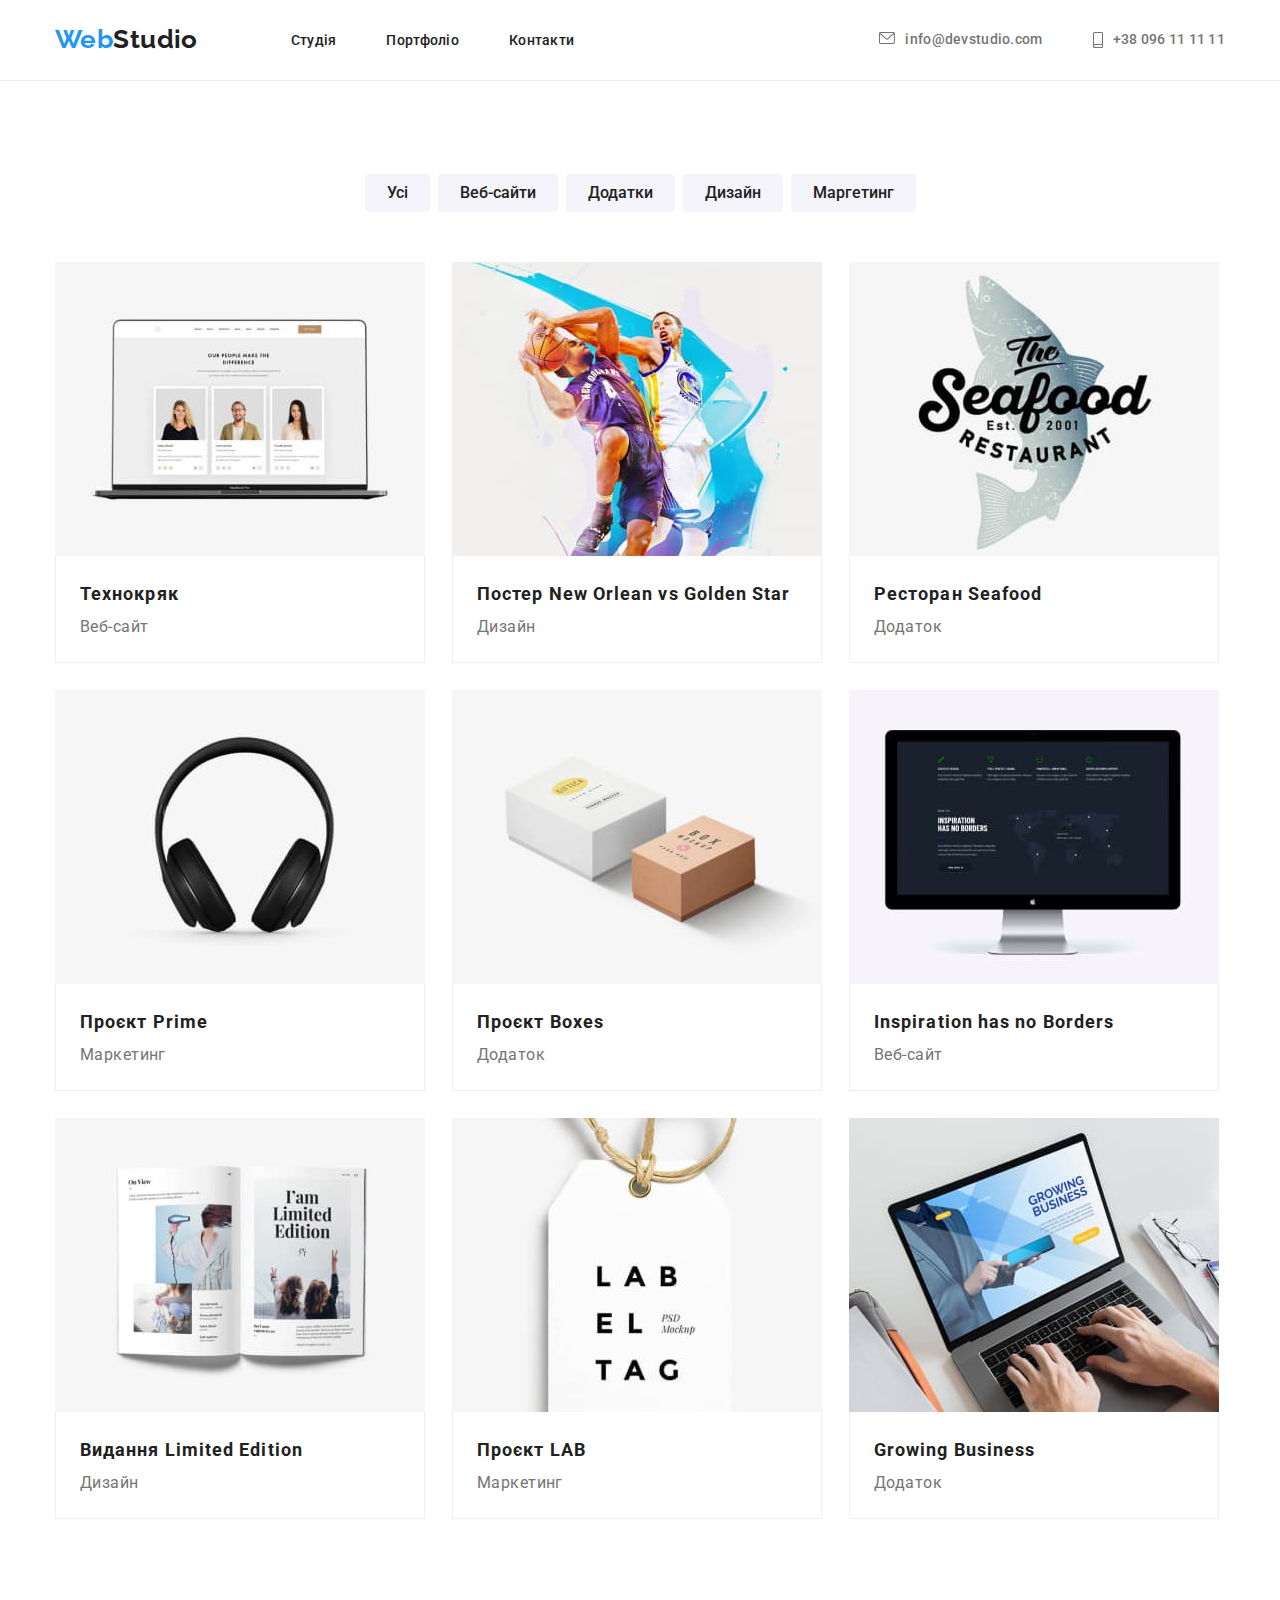
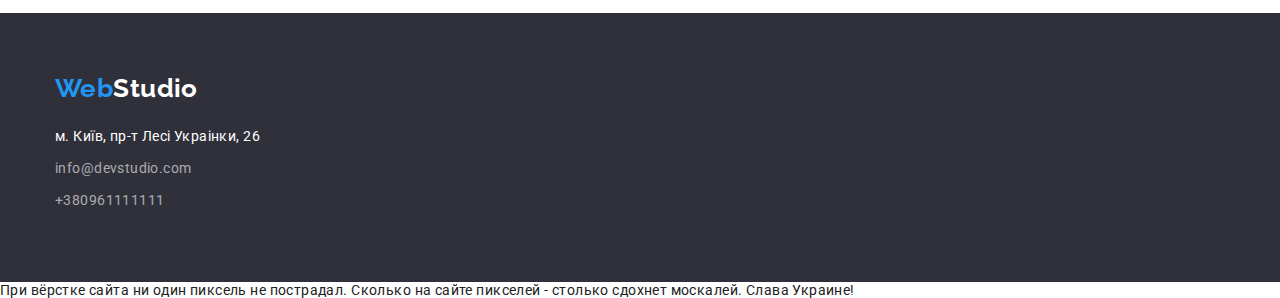
==== portfolio.html @ 479e66d6 "Initial commit" ====
<!DOCTYPE html>
<html lang="uk">
<head>
    <meta charset="UTF-8">
    <meta http-equiv="X-UA-Compatible" content="IE=edge">
    <meta name="viewport" content="width=device-width, initial-scale=1.0">
    <link rel="preconnect" href="https://fonts.googleapis.com">
    <link rel="preconnect" href="https://fonts.gstatic.com" crossorigin>
    <link href="https://fonts.googleapis.com/css2?family=Raleway:wght@700&family=Roboto:wght@400;500;700;900&display=swap" rel="stylesheet">
    <link rel="stylesheet" href="https://cdn.jsdelivr.net/npm/modern-normalize@1.1.0/modern-normalize.min.css">
    <link rel="stylesheet" href="./css/styles.css" />
    <title>Portfolio</title>
</head>
<!--Шапка-->
<body>
    <header class="page-header header-line">
        <div class="container header-box">
        <nav class="page-navigation"> 
        <a href="index.html" class="logo-header"><span class="textcolor">Web</span><span class="textcolor-1">Studio</span></a>
         <ul class="menu">
            <li><a href="./index.html" class="menu-item-header">Студія</a></li>
            <li><a href="./portfolio.html" class="menu-item-header">Портфоліо</a></li>
            <li><a href="./index.html" class="menu-item-header">Контакти</a></li>
         </ul>
        </nav>
        <ul class="menu-contacts-header">
            <li class="contacts-list">
                <a href="mailto:info@devstudio.com" class="link">
                    <svg class="envelope-icon" lang="en" aria-label="envelope icon" width="16" height="12">
                        <use href="./images/sprite.svg#icon-envelope"></use>
                    </svg>info@devstudio.com</a>
            </li>
            <li class="contacts-list">
                <a href="tel:+380961111111" class="link">
                    <svg class="phone" lang="en" aria-label="smartphone icon" width="16" height="12">
                        <use href="./images/sprite.svg#icon-smartphone"></use>
                    </svg>+38 096 11 11 11</a>
        </ul>
        </div>
     </header>
<main>
<section class="portfolio-box">
    <div class="container">
    <h1 class="visually-hidden">Портфоліо</h1>
     <ul class="buttons-portfolio">
       <li><button type="button" class="button-portfolio">Усі</button></li>
       <li><button type="button" class="button-portfolio">Веб-сайти</button></li>
       <li><button type="button" class="button-portfolio">Додатки</button></li>
       <li><button type="button" class="button-portfolio">Дизайн</button></li>
       <li><button type="button" class="button-portfolio">Маргетинг</button></li>
    </ul>
    <ul class="portfolio-images">
        <li class="pf-icons-box"><a href="./img-portfolio/img-1.jpg"><img src="./img-portfolio/img-1.jpg" alt="Технокряк"></a><div class="pf-icons-line portfolio-text-box"><h2 class="name-portfolio-icons">Технокряк</h2><p class="explanation-portfolio-icons">Веб-сайт</p></div></li>
        <li class="pf-icons-box"><a href="./img-portfolio/img-2.jpg"><img src="./img-portfolio/img-2.jpg" alt="Постер New Orlean vs Golden Star"></a><div class="pf-icons-line portfolio-text-box"><h2 class="name-portfolio-icons">Постер New Orlean vs Golden Star</h2><p class="explanation-portfolio-icons">Дизайн</p></div></li>
        <li class="pf-icons-box"><a href="./img-portfolio/img-3.jpg"><img src="./img-portfolio/img-3.jpg" alt="Ресторан Seafood"></a><div class="pf-icons-line portfolio-text-box"><h2 class="name-portfolio-icons">Ресторан Seafood</h2><p class="explanation-portfolio-icons">Додаток</p></div></li>
        <li class="pf-icons-box"><a href="./img-portfolio/img-4.jpg"><img src="./img-portfolio/img-4.jpg" alt="Проєкт Prime"></a><div class="pf-icons-line portfolio-text-box"><h2 class="name-portfolio-icons">Проєкт Prime</h2><p class="explanation-portfolio-icons">Маркетинг</p></div></li>
        <li class="pf-icons-box"><a href="./img-portfolio/img-5.jpg"><img src="./img-portfolio/img-5.jpg" alt="Проєкт Boxes"></a><div class="pf-icons-line portfolio-text-box"><h2 class="name-portfolio-icons">Проєкт Boxes</h2><p class="explanation-portfolio-icons">Додаток</p></div></li>
        <li class="pf-icons-box"><a href="./img-portfolio/img-6.jpg"><img src="./img-portfolio/img-6.jpg" alt="Inspiration has no Borders"></a><div class="pf-icons-line portfolio-text-box"><h2 class="name-portfolio-icons">Inspiration has no Borders</h2><p class="explanation-portfolio-icons">Веб-сайт</p></div></li>
        <li class="pf-icons-box"><a href="./img-portfolio/img-7.jpg"><img src="./img-portfolio/img-7.jpg" alt="Видання Limited Edition"></a><div class="pf-icons-line portfolio-text-box"><h2 class="name-portfolio-icons">Видання Limited Edition</h2><p class="explanation-portfolio-icons">Дизайн</p></div></li>
        <li class="pf-icons-box"><a href="./img-portfolio/img-8.jpg"><img src="./img-portfolio/img-8.jpg" alt="Проєкт LAB"></a><div class="pf-icons-line portfolio-text-box"><h2 class="name-portfolio-icons">Проєкт LAB</h2><p class="explanation-portfolio-icons">Маркетинг</p></div></li>
        <li class="pf-icons-box"><a href="./img-portfolio/img-9.jpg"><img src="./img-portfolio/img-9.jpg" alt="Growing Business"></a><div class="pf-icons-line portfolio-text-box"><h2 class="name-portfolio-icons">Growing Business</h2><p class="explanation-portfolio-icons">Додаток</p></div></li>
    </ul>
    </div>
</section>
</main>
<footer class="footer">
    <div class="footer-box container">
    <a href="index.html" class="logo-footer"><span class="textcolor">Web</span><span class="textcolor-2">Studio</span></a>
    <address class="footer-adress-box">
        <ul class="footer-contacts-box">
            <li class="footer-contacts-box"><a href="https://goo.gl/maps/2XgddQ2wuXQouY7B8" target="_blank" rel="noopener noreferrer nofollow" class="map-footer">м. Київ, пр-т Лесі Украінки, 26</a>
            <li class="footer-contacts-box"><a href="mailto:info@devstudio.com" class="mail-footer">info@devstudio.com</a></li>
            <li><a href="tel:+380961111111" class="number-footer">+380961111111</a></li>
        </ul>
     </address>
    </div>
</footer>
При вёрстке сайта ни один пиксель не пострадал.
Сколько на сайте пикселей - столько сдохнет москалей.
Слава Украине!
</body>
</html>
---- css/styles.css ----
:root{
    --section-team-background-color: #F5F4FA;
    --primary-font: 'Roboto', sans-serif;
    --secondary-font: 'Raleway', sans-serif;
    --accent-color: #2196F3;
    --border-background-color: #2f303a;
    --primary-text-color: #212121;
    --secondary-text-color: #757575;
    --tertiary-text-color: #FFFFFF;
    --secondary-button-bg-color: #2196F3;
    --primary-button-bg-color: #F5F4FA;
    --primary-bg-color: #2F303A;
}
body{
    letter-spacing: 0.03em;
    font-size: 14px;
    color: var(--primary-text-color);
    font-family: var(--primary-font);
}
h1,
h2,
h3,
h4,
p{margin-top: 0;
margin-bottom: 0;
}
ul,
ol {
    margin-top: 0;
    margin-bottom: 0;
    padding-left: 0;
}
img{display: block;}
.container{
    width: 1200px;
    margin-left: auto;
    margin-right: auto;
    padding-left: 15px;
    padding-right: 15px;
}
.section{
    padding-bottom: 94px;
    padding-top: 94px;
}
.what-we-do-section{
    padding-bottom: 94px;
}
li {list-style-type: none;}
.visually-hidden{
      white-space: nowrap;
      width: 1px;
      height: 1px;
      overflow: hidden;
      border: 0;
      padding: 0;
      clip: rect(0 0 0 0);
      clip-path: inset(50%);
      margin: -1px;}
/*----------------------------WHAT WE DO-----------------*/
.what-we-do{
    font-weight: 700;
    font-size: 36px;
    line-height: 42px;
    margin-bottom: 50px;
    text-align: center;
}
.what-we-do-list{
    display: flex;
    justify-content: space-between;
}
/*----------------------------WHAT WE DO-----------------*/
.textcolor{color: var(--accent-color);}
.textcolor-1{color: var(--primary-text-color);}
.textcolor-2{color: var(--tertiary-text-color);}

.explanation{font-style: normal;
    font-weight: 400;
    font-size: 14px;
    line-height: 1.71;
    

    color: var(--secondary-text-color);}
/*------------------------HERO--------------------------*/
.hero-text {
    text-align: center;
    padding-top: 200px;
    padding-bottom: 200px;
}
.hero-bg{   
    background-image: linear-gradient(rgba(47, 48, 58, 0.4), rgba(47, 48, 58, 0.4)), url("../hero/hero.jpg");
    background-size: cover;
    width: 1600px;
    height: 600px;
}
.button-hero:active,
.button-hero:focus,
.button-hero:hover{background-color: var(--accent-color);
    box-shadow: 0px 4px 4px rgba(0, 0, 0, 0.15);
    border-radius: 4px;}
.button-hero {
    cursor: pointer;
    font-family: inherit;
    color: var(--tertiary-text-color);
    border: none;
    background-color: var(--secondary-button-bg-color);
    border-radius: 4px;
    font-weight: 700;
    font-size: 16px;
    line-height: 1.9;
    width: 216px;
    height: 50px;
    left: 724px;
    top: 440px;
}
.efective{
    font-style: normal;
    font-weight: 900;
    font-size: 44px;
    line-height: 1.36;
    letter-spacing: 0.06em;
    text-transform: uppercase;
    color: var(--tertiary-text-color); 
    margin-bottom: 30px;
}
.hero-box{
    margin-left: auto;
    margin-right: auto; 
    width: 700px;
}
/*------------------------HERO--------------------------*/

/*------------------------our features--------------------------*/
.our-features{
    display: flex;
    justify-content: space-between;
    gap: 30px;
}
.feature{
    font-style: normal;
    font-weight: 700;
    font-size: 14px;
    line-height: 1.1;
    text-transform: uppercase;
    color: var(--primary-text-color);
    margin-bottom: 10px;
}
.our-features-box{
    width: 270px;
}
.icons-features{
    display: flex;
    gap: 30px;
    margin-bottom: 30px;
}
.icons-features-box{
    background: #F5F4FA;
    border-radius: 4px;
    width: 270px;
    height: 120px;
}
.icon-our-features{
    padding-top: 25px;
    padding-left: 102.34px;
}
/*------------------------our features--------------------------*/


/*------------------------TEAM--------------------------*/
.social-list{
    display: flex;
    justify-content: center;
    align-items: center;
    column-gap: 10px;
}
.social-list-link:hover,
.social-list-link:focus{
    background-color: var(--accent-color);
    fill: var(--tertiary-text-color);
}

.social-list-link{
    margin-top: 16px;
    display: flex;
    align-items: center;
    justify-content: center;
    width: 44px;
    height: 44px;
    border-radius: 50%;
    background-color: var(--tertiary-text-color);
}
.social-list-icon{
    width: 20px;
    height: 16.25px;
}
.our-team{
    font-style: normal;
    font-weight: 700;
    font-size: 36px;
    line-height: 42px;
    color: var(--primary-text-color);
    text-align: center;
    margin-bottom: 50px;
}
    
.team{background-color: var(--section-team-background-color);
    padding-top: 94px;
    padding-bottom: 94px;
}
.team-card-name {
    background-color: var(--tertiary-text-color);
    font-weight: 500;
    font-size: 16px;
    line-height: 1.2;
    color: var(--primary-text-color);
    margin-bottom: 10px;
    text-align: center;

}
.team-card-specialty {
    background-color: var(--tertiary-text-color);
    font-weight: 400;
    font-size: 16px;
    line-height: 1.1;    
    color: var(--secondary-text-color);

    text-align: center;
}
.team-item{background-color: var(--tertiary-text-color);
    box-shadow: 0px 1px 3px rgba(0, 0, 0, 0.12), 0px 1px 1px rgba(0, 0, 0, 0.14), 0px 2px 1px rgba(0, 0, 0, 0.2);
    border-radius: 0px 0px 4px 4px;
}

.test-team{
    display: flex;
    flex-wrap: wrap;
    gap: 30px;
}
.team-text-box { 
    padding: 30px;
}

/*------------------------TEAM--------------------------*/


/*------------------------HEADER--------------------------*/

.phone{
    width: 10px;
    height: 16px;   
    margin-right: 10px;
}
.envelope-icon{
    margin-right: 10px;
}
.logo-header{
    padding-top: 24px;
    padding-bottom: 25px;
    margin-right: 93px;
}
.header-box{
    display: flex;
    justify-content: space-between;
}
.menu-contacts-header{
    display: flex;
    justify-content: space-between;
    align-items: center;
}
.menu-contacts-header:hover{fill: var(--accent-color);}
.contacts-list:not(:last-child){
    display: flex;
    align-content: center;
    margin-right: 50px;
}
.contacts-box{
    margin-right: 50px;
}
.menu{
    display: flex;
    column-gap: 50px;
}

.page-header-container{
    display: flex;
}
.header-line{
    border-bottom: 1px solid #ECECEC;
}
.page-navigation{
    display: flex;
    align-items: center;
}
.link:hover,
.link:focus{color:var(--accent-color);}
.link {
    display: flex;
    font-style: normal;
    text-decoration: none;
    font-weight: 500;
    line-height: 1.1;
    letter-spacing: 0.02em;
    color: var(--secondary-text-color);
}
.logo-header{
    text-decoration: none;
    font-family: var(--secondary-font);
    font-weight: 700;
    font-size: 26px;
    line-height: 1.2;
}
.menu-item-header:hover,
.menu-item-header:focus{color:var(--accent-color);}
.menu-item-header {
    text-decoration: none;
    font-weight: 500;
    line-height: 1.1;
    letter-spacing: 0.02em;
    color: var(--primary-text-color);
}


/*------------------------HEADER--------------------------*/

/*------------------------- REGULAR CUSTOMERS-------------------------------- */
.regular-customers{
    font-style: normal;
    font-weight: 700;
    font-size: 36px;
    line-height: 42px;
    text-align: center;
    letter-spacing: 0.03em;
    color: var(--primary-text-color);
}

.regular-customers-list{
    display: flex;
    gap: 30px;
}
.client-logo{
    margin-left: 32px;
    margin-top: 16px;
    margin-bottom: 16px;
    margin-right: 32px;
    width: 106px;
    height: 60px;
}
.client-border{
    border: 1px solid #AFB1B8;
    border-radius: 4px;
    width: 170px;
    height: 92px;
    margin-top: 50px;
}
/*------------------------- REGULAR CUSTOMERS-------------------------------- */

/*-------------------------FOOTER-------------------------*/

.footer-social-links{
    align-items: baseline;
    column-gap: 10px;
}
.footer-social-list-icon{
    fill: inherit;
    width: 20px;
    height: 20px;
}
.join{
    font-style: normal;
    font-weight: 700;
    font-size: 14px;
    line-height: 16px;
    letter-spacing: 0.03em;
    text-transform: uppercase;
    color: #FFFFFF;
}
.footer-social-list {
    display: flex;
    align-items: baseline;
    column-gap: 10px;
}
.footer-social-list{
    display: flex;
    
}
.fooret-social-list-link{
    display: flex;
    background-color: rgba(255, 255, 255, 01);
}

.footer {background-color: var(--primary-bg-color);
    padding-top: 60px;
    padding-bottom: 60px;
}
.number-footer:hover,
.number-footer:focus{color:var(--accent-color);}
.number-footer{
    font-style: normal;
    text-decoration: none;
    font-size: 14px;
    line-height: 1.7;
    color: rgba(255, 255, 255, 0.6);}
.map-footer:focus,
.map-footer:hover,
.map-footer:active{color:var(--accent-color);}
.map-footer{
    font-style: normal;
    text-decoration: none;
    font-weight: 400;
    font-size: 14px;
    line-height: 24px;    
    color: var(--tertiary-text-color)
}
.mail-footer:active,
.mail-footer:hover,
.mail-footer:focus{color:var(--accent-color);}
.mail-footer{
    font-style: normal;
    text-decoration: none;
    line-height: 1.7;
    color: rgba(255, 255, 255, 0.6);}
.logo-footer {
    text-decoration: none;
    font-family: var(--secondary-font);
    font-weight: 700;
    font-size: 26px;
    line-height: 1.2;
}

.footer-adress-box{    margin-top: 20px;
    margin-right: 70px;
}

.footer-contacts-box{
    padding-bottom: 9px;
}

/*----------------FOOTER-------------------------*/

/*------------------------PORTFOLIO-BUTTONS--------------------------*/
.button-portfolio:active,
.button-portfolio:hover,
.button-portfolio:focus{background-color: var(--accent-color); color: var(--tertiary-text-color);
    box-shadow: 0px 4px 4px rgba(0, 0, 0, 0.15);}
.button-portfolio {
    font-weight: 500;
    font-size: 16px;
    line-height: 1.6;
    text-align: center;
    cursor: pointer;
    font-family: inherit;
    color: var(--primary-text-color);
    background-color: var(--primary-button-bg-color);
    border-radius: 4px;
    border: none;
    padding-top: 6px;
    padding-bottom: 6px;
    padding-right: 22px;
    padding-left: 22px;
}
.buttons-portfolio {
    gap: 8px;
    justify-content: center;
    display: flex;
    margin-bottom: 50px;
}
/*------------------------PORTFOLIO-BUTTONS--------------------------*/


/*------------------------PORTFOLIO-ICONS--------------------------*/
.name-portfolio-icons{
    font-style: normal;
    font-weight: 700;
    font-size: 18px;
    line-height: 2;    
    letter-spacing: 0.06em;
    color: var(--primary-text-color);
}
.explanation-portfolio-icons{
    font-style: normal;
    font-weight: 400;
    font-size: 16px;
    line-height: 1.87;
    color: var(--secondary-text-color);

}
.portfolio-images{
    display: flex;
    flex-wrap: wrap;
    gap: 27px;
}
.portfolio-images-block{
    margin-bottom: 94px;
}
.portfolio-text-box{
    padding-top: 20px;
    padding-bottom: 20px;
    padding-right: 24px;
    padding-left: 24px;
}
.pf-icons-box:hover,
.pf-icons-box:focus{
    box-shadow: 0px 1px 1px rgba(0, 0, 0, 0.12), 0px 4px 4px rgba(0, 0, 0, 0.06), 1px 4px 6px rgba(0, 0, 0, 0.16);
}
.pf-icons-line{ 
    border-left: 1px solid #EEEEEE;
    border-right: 1px solid #EEEEEE;
    border-bottom: 1px solid #EEEEEE;
}

/*------------------------PORTFOLIO-ICONS--------------------------*/

/*------------------------ PORTFOLIO---------------------------- */
.portfolio-box{
    padding-bottom: 94px;
    padding-top: 94px;
}
/*------------------------ PORTFOLIO---------------------------- */
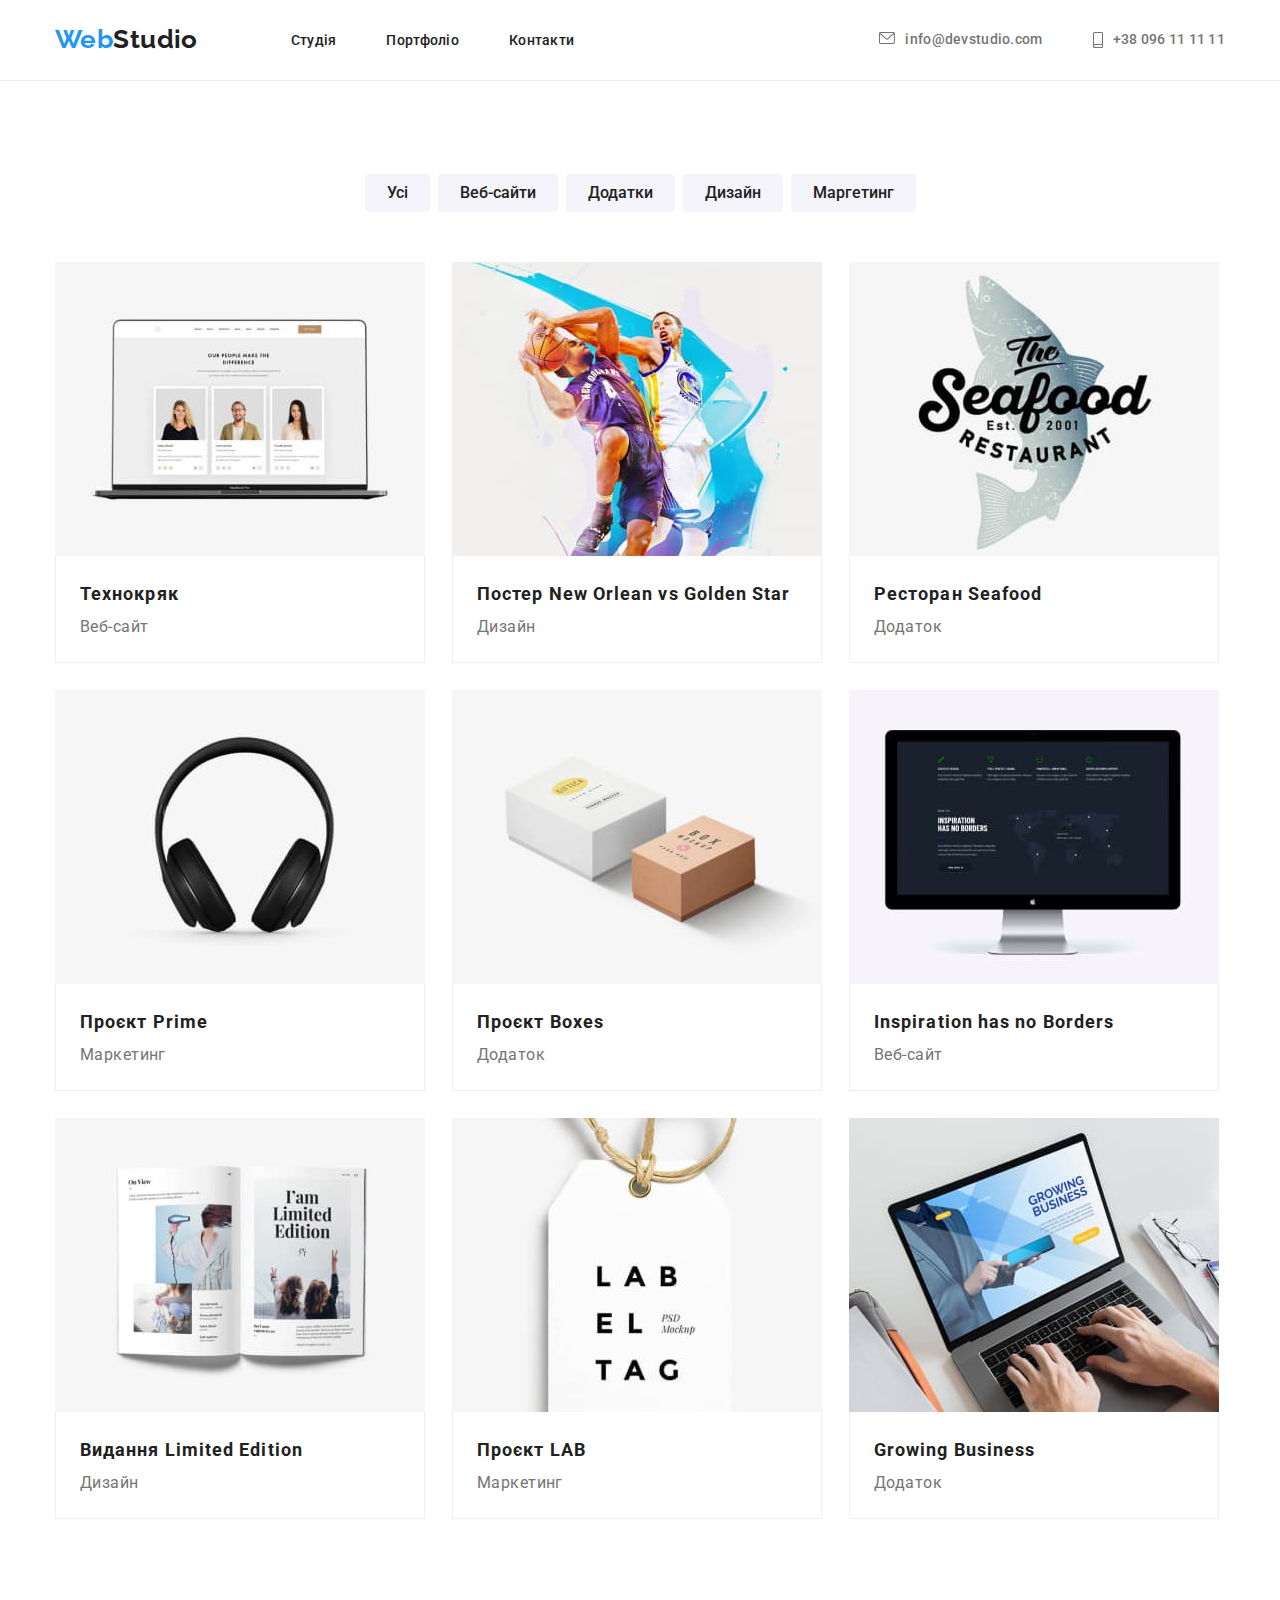
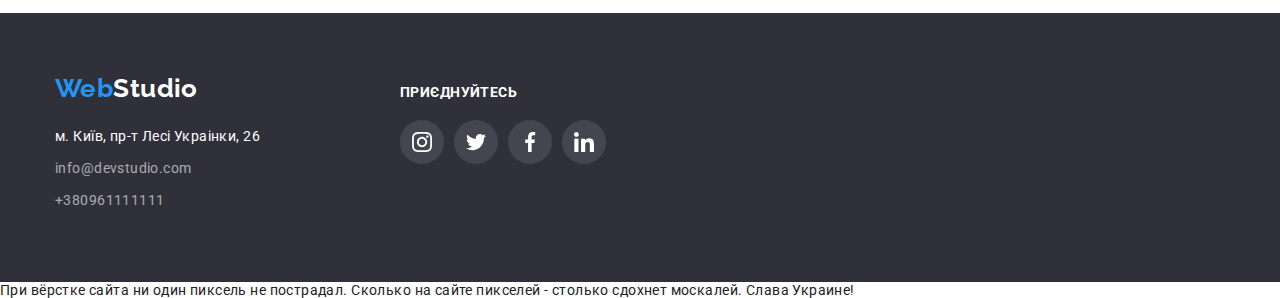
==== commit 527a9989: "update" ====
--- a/portfolio.html
+++ b/portfolio.html
@@ -64,15 +64,53 @@
 </section>
 </main>
 <footer class="footer">
-    <div class="footer-box container">
-    <a href="index.html" class="logo-footer"><span class="textcolor">Web</span><span class="textcolor-2">Studio</span></a>
-    <address class="footer-adress-box">
-        <ul class="footer-contacts-box">
-            <li class="footer-contacts-box"><a href="https://goo.gl/maps/2XgddQ2wuXQouY7B8" target="_blank" rel="noopener noreferrer nofollow" class="map-footer">м. Київ, пр-т Лесі Украінки, 26</a>
-            <li class="footer-contacts-box"><a href="mailto:info@devstudio.com" class="mail-footer">info@devstudio.com</a></li>
-            <li><a href="tel:+380961111111" class="number-footer">+380961111111</a></li>
-        </ul>
-     </address>
+    <div class="big-footer-box container">
+        <div class="footer-box">
+            <a href="index.html" class="logo-footer"><span class="textcolor">Web</span><span
+                    class="textcolor-2">Studio</span></a>
+            <address class="footer-adress-box">
+                <ul class="footer-contacts-box">
+                    <li class="footer-contacts-box"><a href="https://goo.gl/maps/2XgddQ2wuXQouY7B8" target="_blank"
+                            rel="noopener noreferrer nofollow" class="map-footer">м. Київ, пр-т Лесі Украінки, 26</a>
+                    <li class="footer-contacts-box"><a href="mailto:info@devstudio.com"
+                            class="mail-footer">info@devstudio.com</a></li>
+                    <li><a href="tel:+380961111111" class="number-footer">+380961111111</a></li>
+                </ul>
+            </address>
+        </div>
+        <div class="footer-social-links">
+            <h2 class="join">Приєднуйтесь</h2>
+            <ul class="footer-social-list">
+                <li>
+                    <a href="" class="footer-social-list-link">
+                        <svg lang="en" aria-label="icon instagram" class="footer-social-list-icon">
+                            <use href="./images/sprite.svg#icon-instagram"></use>
+                        </svg>
+                    </a>
+                </li>
+                <li>
+                    <a href="" class="footer-social-list-link">
+                        <svg lang="en" aria-label="icon twitter" class="footer-social-list-icon">
+                            <use href="./images/sprite.svg#icon-twitter"></use>
+                        </svg>
+                    </a>
+                </li>
+                <li>
+                    <a href="" class="footer-social-list-link">
+                        <svg lang="en" aria-label="icon facebook" class="footer-social-list-icon">
+                            <use href="./images/sprite.svg#icon-facebook"></use>
+                        </svg>
+                    </a>
+                </li>
+                <li>
+                    <a href="" class="footer-social-list-link">
+                        <svg lang="en" aria-label="icon linkedin" class="footer-social-list-icon">
+                            <use href="./images/sprite.svg#icon-linkedin"></use>
+                        </svg>
+                    </a>
+                </li>
+            </ul>
+        </div>
     </div>
 </footer>
 При вёрстке сайта ни один пиксель не пострадал.
--- a/css/styles.css
+++ b/css/styles.css
@@ -10,6 +10,7 @@
     --secondary-button-bg-color: #2196F3;
     --primary-button-bg-color: #F5F4FA;
     --primary-bg-color: #2F303A;
+    --icons-color: #AFB1B8;
 }
 body{
     letter-spacing: 0.03em;
@@ -175,7 +176,8 @@
 .social-list-link:hover,
 .social-list-link:focus{
     background-color: var(--accent-color);
-    fill: var(--tertiary-text-color);
+    color: var(--tertiary-text-color);
+    fill: currentColor;
 }
 
 .social-list-link{
@@ -187,6 +189,7 @@
     height: 44px;
     border-radius: 50%;
     background-color: var(--tertiary-text-color);
+    fill: var(--icons-color);
 }
 .social-list-icon{
     width: 20px;
@@ -266,7 +269,6 @@
     justify-content: space-between;
     align-items: center;
 }
-.menu-contacts-header:hover{fill: var(--accent-color);}
 .contacts-list:not(:last-child){
     display: flex;
     align-content: center;
@@ -300,6 +302,7 @@
     line-height: 1.1;
     letter-spacing: 0.02em;
     color: var(--secondary-text-color);
+    fill: currentColor;
 }
 .logo-header{
     text-decoration: none;
@@ -335,34 +338,60 @@
 .regular-customers-list{
     display: flex;
     gap: 30px;
-}
+    margin-top: 50px;
+}
+
 .client-logo{
-    margin-left: 32px;
-    margin-top: 16px;
-    margin-bottom: 16px;
-    margin-right: 32px;
     width: 106px;
     height: 60px;
-}
-.client-border{
-    border: 1px solid #AFB1B8;
-    border-radius: 4px;
+    fill: var(--icons-color)
+}
+.link-logoclient:hover .client-logo,
+.link-logoclient:focus .client-logo{
+    fill: var(--accent-color);
+    border: var(--accent-color);
+}
+.link-logoclient:focus,
+.link-logoclient:hover{
+    border: 1px solid var(--accent-color);
+}
+.link-logoclient{
+    display: flex;
+    align-items: center;
+    justify-content: center;
     width: 170px;
     height: 92px;
-    margin-top: 50px;
+    border: 1px solid var(--icons-color);
+    border-radius: 4px;
 }
 /*------------------------- REGULAR CUSTOMERS-------------------------------- */
 
 /*-------------------------FOOTER-------------------------*/
-
+.big-footer-box{
+    align-items: baseline;
+    display: flex;
+}
+
+.footer-social-list-link:hover{
+    background-color: var(--accent-color);
+}
+.footer-social-list-link{
+    display: flex;
+    align-items: center;
+    justify-content: center;
+    background-color: rgba(255, 255, 255, 0.1);
+    border-radius: 50%;
+    width: 44px;
+    height: 44px;
+}
 .footer-social-links{
-    align-items: baseline;
+    margin-left: 70px;
     column-gap: 10px;
 }
 .footer-social-list-icon{
-    fill: inherit;
     width: 20px;
     height: 20px;
+    fill: var(--tertiary-text-color);
 }
 .join{
     font-style: normal;
@@ -377,6 +406,7 @@
     display: flex;
     align-items: baseline;
     column-gap: 10px;
+    margin-top: 20px;
 }
 .footer-social-list{
     display: flex;
@@ -386,7 +416,6 @@
     display: flex;
     background-color: rgba(255, 255, 255, 01);
 }
-
 .footer {background-color: var(--primary-bg-color);
     padding-top: 60px;
     padding-bottom: 60px;
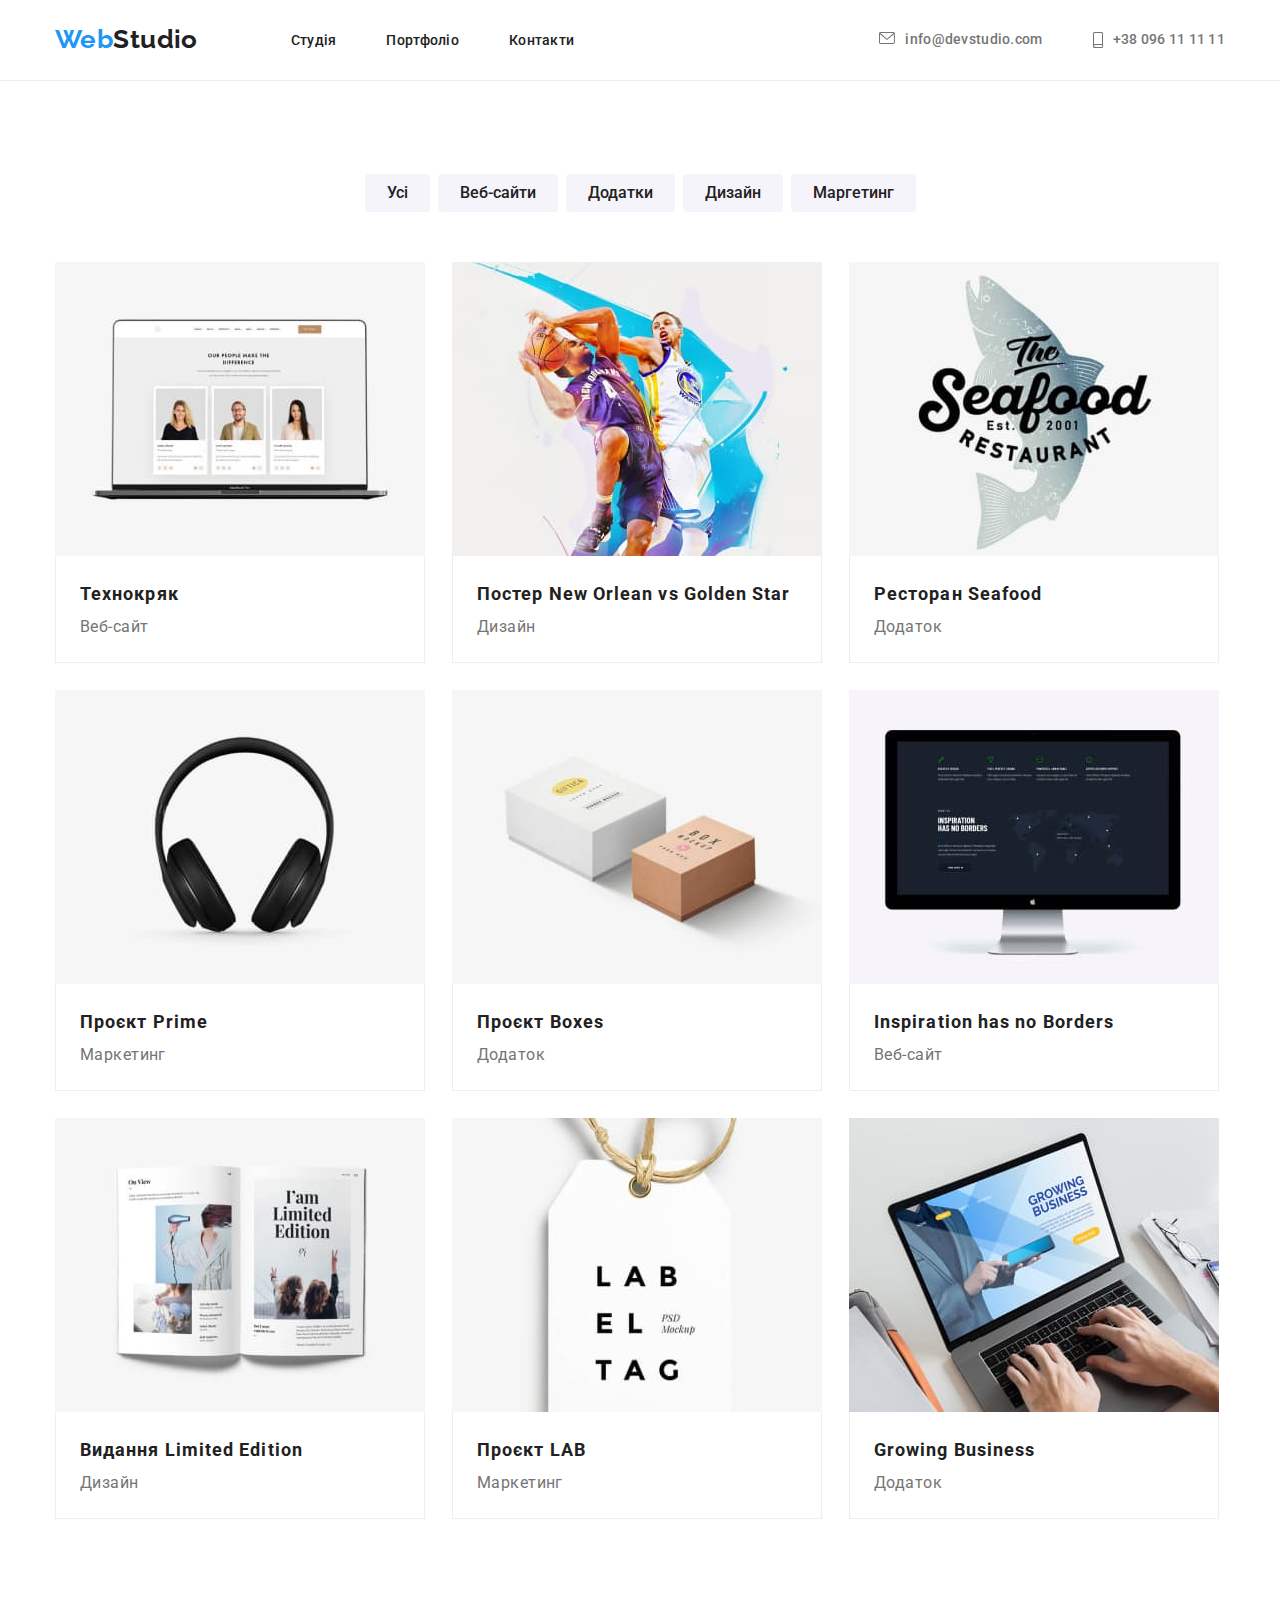
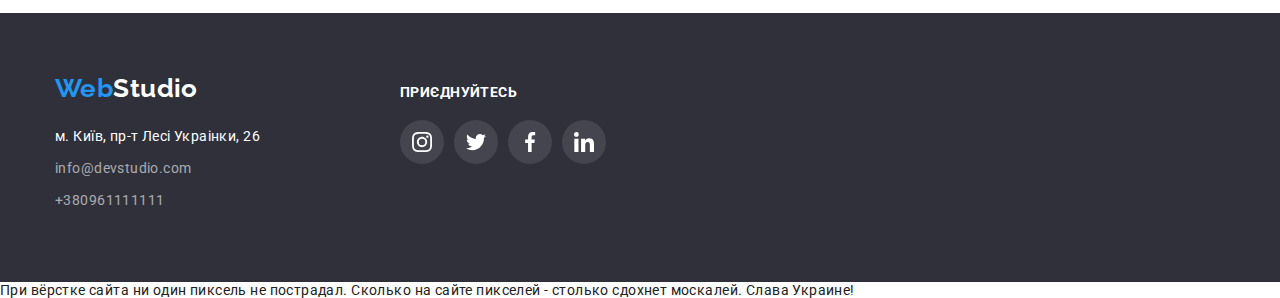
==== commit c9475999: "update" ====
--- a/portfolio.html
+++ b/portfolio.html
@@ -50,15 +50,15 @@
        <li><button type="button" class="button-portfolio">Маргетинг</button></li>
     </ul>
     <ul class="portfolio-images">
-        <li class="pf-icons-box"><a href="./img-portfolio/img-1.jpg"><img src="./img-portfolio/img-1.jpg" alt="Технокряк"></a><div class="pf-icons-line portfolio-text-box"><h2 class="name-portfolio-icons">Технокряк</h2><p class="explanation-portfolio-icons">Веб-сайт</p></div></li>
-        <li class="pf-icons-box"><a href="./img-portfolio/img-2.jpg"><img src="./img-portfolio/img-2.jpg" alt="Постер New Orlean vs Golden Star"></a><div class="pf-icons-line portfolio-text-box"><h2 class="name-portfolio-icons">Постер New Orlean vs Golden Star</h2><p class="explanation-portfolio-icons">Дизайн</p></div></li>
-        <li class="pf-icons-box"><a href="./img-portfolio/img-3.jpg"><img src="./img-portfolio/img-3.jpg" alt="Ресторан Seafood"></a><div class="pf-icons-line portfolio-text-box"><h2 class="name-portfolio-icons">Ресторан Seafood</h2><p class="explanation-portfolio-icons">Додаток</p></div></li>
-        <li class="pf-icons-box"><a href="./img-portfolio/img-4.jpg"><img src="./img-portfolio/img-4.jpg" alt="Проєкт Prime"></a><div class="pf-icons-line portfolio-text-box"><h2 class="name-portfolio-icons">Проєкт Prime</h2><p class="explanation-portfolio-icons">Маркетинг</p></div></li>
-        <li class="pf-icons-box"><a href="./img-portfolio/img-5.jpg"><img src="./img-portfolio/img-5.jpg" alt="Проєкт Boxes"></a><div class="pf-icons-line portfolio-text-box"><h2 class="name-portfolio-icons">Проєкт Boxes</h2><p class="explanation-portfolio-icons">Додаток</p></div></li>
-        <li class="pf-icons-box"><a href="./img-portfolio/img-6.jpg"><img src="./img-portfolio/img-6.jpg" alt="Inspiration has no Borders"></a><div class="pf-icons-line portfolio-text-box"><h2 class="name-portfolio-icons">Inspiration has no Borders</h2><p class="explanation-portfolio-icons">Веб-сайт</p></div></li>
-        <li class="pf-icons-box"><a href="./img-portfolio/img-7.jpg"><img src="./img-portfolio/img-7.jpg" alt="Видання Limited Edition"></a><div class="pf-icons-line portfolio-text-box"><h2 class="name-portfolio-icons">Видання Limited Edition</h2><p class="explanation-portfolio-icons">Дизайн</p></div></li>
-        <li class="pf-icons-box"><a href="./img-portfolio/img-8.jpg"><img src="./img-portfolio/img-8.jpg" alt="Проєкт LAB"></a><div class="pf-icons-line portfolio-text-box"><h2 class="name-portfolio-icons">Проєкт LAB</h2><p class="explanation-portfolio-icons">Маркетинг</p></div></li>
-        <li class="pf-icons-box"><a href="./img-portfolio/img-9.jpg"><img src="./img-portfolio/img-9.jpg" alt="Growing Business"></a><div class="pf-icons-line portfolio-text-box"><h2 class="name-portfolio-icons">Growing Business</h2><p class="explanation-portfolio-icons">Додаток</p></div></li>
+        <li class="pf-icons-box"><a href="./img-portfolio/img-1.jpg" class="link-portfolio-icon"><img src="./img-portfolio/img-1.jpg" alt="Технокряк"><div class="pf-icons-line portfolio-text-box"><h2 class="name-portfolio-icons">Технокряк</h2><p class="explanation-portfolio-icons">Веб-сайт</p></div></a></li>
+        <li class="pf-icons-box"><a href="./img-portfolio/img-2.jpg" class="link-portfolio-icon"><img src="./img-portfolio/img-2.jpg" alt="Постер New Orlean vs Golden Star"><div class="pf-icons-line portfolio-text-box"><h2 class="name-portfolio-icons">Постер New Orlean vs Golden Star</h2><p class="explanation-portfolio-icons">Дизайн</p></div></a></li>
+        <li class="pf-icons-box"><a href="./img-portfolio/img-3.jpg" class="link-portfolio-icon"><img src="./img-portfolio/img-3.jpg" alt="Ресторан Seafood"><div class="pf-icons-line portfolio-text-box"><h2 class="name-portfolio-icons">Ресторан Seafood</h2><p class="explanation-portfolio-icons">Додаток</p></div></a></li>
+        <li class="pf-icons-box"><a href="./img-portfolio/img-4.jpg" class="link-portfolio-icon"><img src="./img-portfolio/img-4.jpg" alt="Проєкт Prime"><div class="pf-icons-line portfolio-text-box"><h2 class="name-portfolio-icons">Проєкт Prime</h2><p class="explanation-portfolio-icons">Маркетинг</p></div></a></li>
+        <li class="pf-icons-box"><a href="./img-portfolio/img-5.jpg" class="link-portfolio-icon"><img src="./img-portfolio/img-5.jpg" alt="Проєкт Boxes"><div class="pf-icons-line portfolio-text-box"><h2 class="name-portfolio-icons">Проєкт Boxes</h2><p class="explanation-portfolio-icons">Додаток</p></div></a></li>
+        <li class="pf-icons-box"><a href="./img-portfolio/img-6.jpg" class="link-portfolio-icon"><img src="./img-portfolio/img-6.jpg" alt="Inspiration has no Borders"><div class="pf-icons-line portfolio-text-box"><h2 class="name-portfolio-icons">Inspiration has no Borders</h2><p class="explanation-portfolio-icons">Веб-сайт</p></div></a></li>
+        <li class="pf-icons-box"><a href="./img-portfolio/img-7.jpg" class="link-portfolio-icon"><img src="./img-portfolio/img-7.jpg" alt="Видання Limited Edition"><div class="pf-icons-line portfolio-text-box"><h2 class="name-portfolio-icons">Видання Limited Edition</h2><p class="explanation-portfolio-icons">Дизайн</p></div></a></li>
+        <li class="pf-icons-box"><a href="./img-portfolio/img-8.jpg" class="link-portfolio-icon"><img src="./img-portfolio/img-8.jpg" alt="Проєкт LAB"><div class="pf-icons-line portfolio-text-box"><h2 class="name-portfolio-icons">Проєкт LAB</h2><p class="explanation-portfolio-icons">Маркетинг</p></div></a></li>
+        <li class="pf-icons-box"><a href="./img-portfolio/img-9.jpg" class="link-portfolio-icon"><img src="./img-portfolio/img-9.jpg" alt="Growing Business"><div class="pf-icons-line portfolio-text-box"><h2 class="name-portfolio-icons">Growing Business</h2><p class="explanation-portfolio-icons">Додаток</p></div></a></li>
     </ul>
     </div>
 </section>
--- a/css/styles.css
+++ b/css/styles.css
@@ -39,6 +39,7 @@
     padding-left: 15px;
     padding-right: 15px;
 }
+
 .section{
     padding-bottom: 94px;
     padding-top: 94px;
@@ -90,6 +91,8 @@
 .hero-bg{   
     background-image: linear-gradient(rgba(47, 48, 58, 0.4), rgba(47, 48, 58, 0.4)), url("../hero/hero.jpg");
     background-size: cover;
+    margin-right: auto;
+    margin-left: auto;
     width: 1600px;
     height: 600px;
 }
@@ -133,7 +136,6 @@
 /*------------------------our features--------------------------*/
 .our-features{
     display: flex;
-    justify-content: space-between;
     gap: 30px;
 }
 .feature{
@@ -144,24 +146,37 @@
     text-transform: uppercase;
     color: var(--primary-text-color);
     margin-bottom: 10px;
+    margin-top: 30px;
 }
 .our-features-box{
     width: 270px;
 }
+.d1{
+    padding-top: 94px;
+    padding-bottom: 94px;
+}
 .icons-features{
     display: flex;
     gap: 30px;
     margin-bottom: 30px;
 }
 .icons-features-box{
+    display: flex;
+    justify-content: center;
+    align-items: center;
     background: #F5F4FA;
     border-radius: 4px;
     width: 270px;
     height: 120px;
 }
 .icon-our-features{
+    display: flex;
+    width: 270px;
+    height: 120px;
+    padding-left: 100px;
     padding-top: 25px;
-    padding-left: 102.34px;
+    padding-bottom: 25px;
+    padding-right: 100px;
 }
 /*------------------------our features--------------------------*/
 
@@ -172,6 +187,7 @@
     justify-content: center;
     align-items: center;
     column-gap: 10px;
+    margin-top: 16px;
 }
 .social-list-link:hover,
 .social-list-link:focus{
@@ -181,7 +197,6 @@
 }
 
 .social-list-link{
-    margin-top: 16px;
     display: flex;
     align-items: center;
     justify-content: center;
@@ -204,7 +219,7 @@
     text-align: center;
     margin-bottom: 50px;
 }
-    
+ 
 .team{background-color: var(--section-team-background-color);
     padding-top: 94px;
     padding-bottom: 94px;
@@ -371,7 +386,7 @@
     align-items: baseline;
     display: flex;
 }
-
+.footer-social-list-link:focus,
 .footer-social-list-link:hover{
     background-color: var(--accent-color);
 }
@@ -496,6 +511,14 @@
 
 
 /*------------------------PORTFOLIO-ICONS--------------------------*/
+.link-portfolio-icon{
+    display: block;
+    text-decoration: none;
+}
+.link-portfolio-icon:hover,
+.link-portfolio-icon:focus {
+    box-shadow: 0px 1px 1px rgba(0, 0, 0, 0.12), 0px 4px 4px rgba(0, 0, 0, 0.06), 1px 4px 6px rgba(0, 0, 0, 0.16);
+}
 .name-portfolio-icons{
     font-style: normal;
     font-weight: 700;
@@ -526,10 +549,6 @@
     padding-right: 24px;
     padding-left: 24px;
 }
-.pf-icons-box:hover,
-.pf-icons-box:focus{
-    box-shadow: 0px 1px 1px rgba(0, 0, 0, 0.12), 0px 4px 4px rgba(0, 0, 0, 0.06), 1px 4px 6px rgba(0, 0, 0, 0.16);
-}
 .pf-icons-line{ 
     border-left: 1px solid #EEEEEE;
     border-right: 1px solid #EEEEEE;
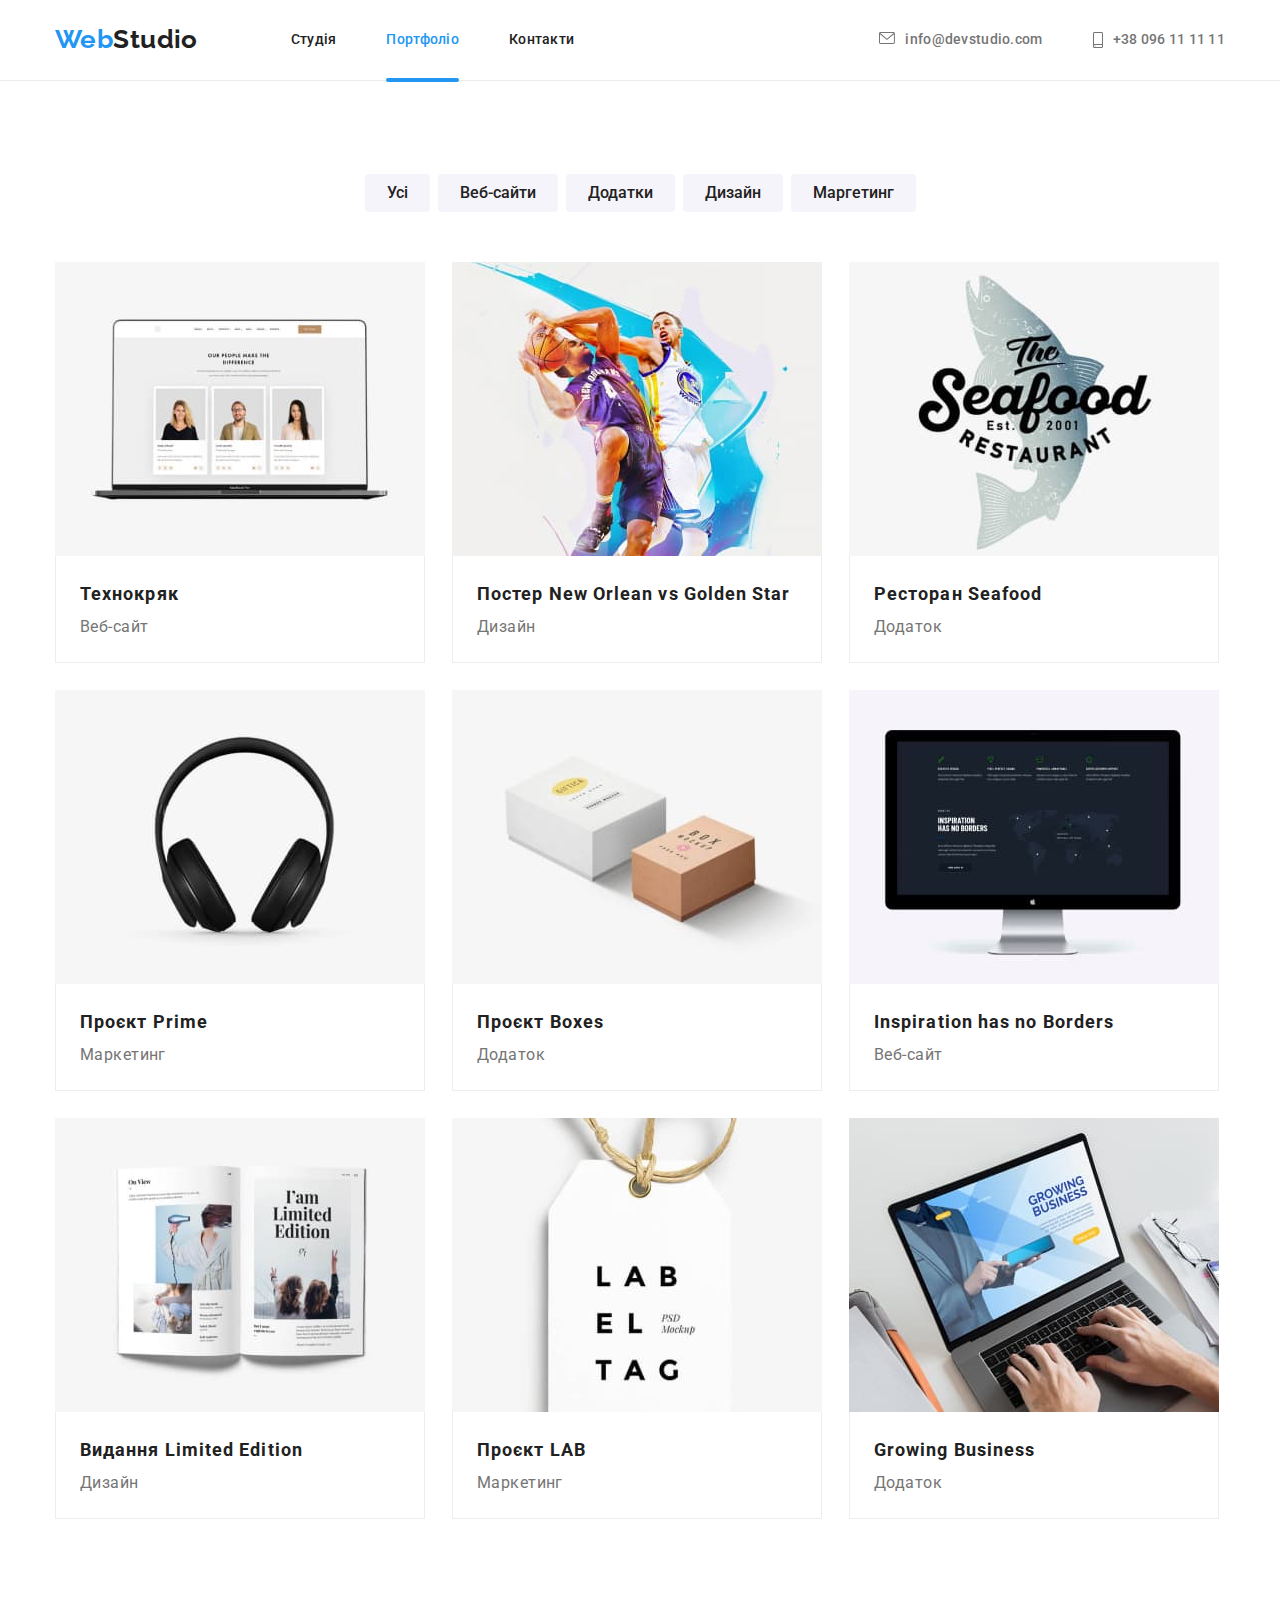
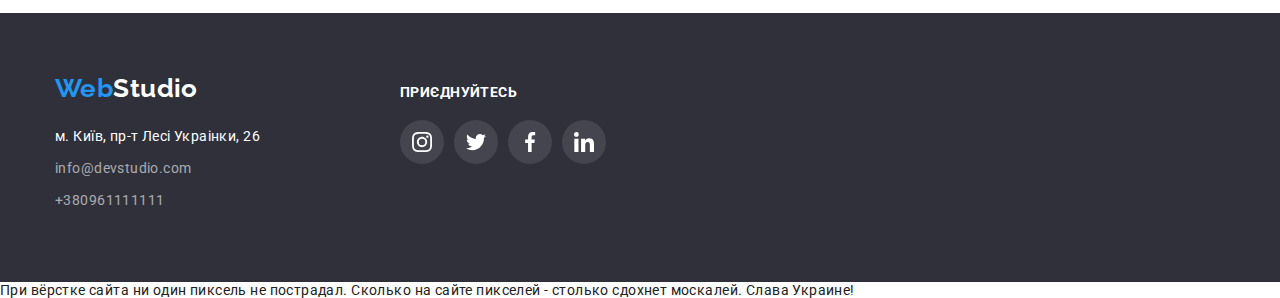
==== commit fd6ca1fd: "update" ====
--- a/portfolio.html
+++ b/portfolio.html
@@ -19,7 +19,7 @@
         <a href="index.html" class="logo-header"><span class="textcolor">Web</span><span class="textcolor-1">Studio</span></a>
          <ul class="menu">
             <li><a href="./index.html" class="menu-item-header">Студія</a></li>
-            <li><a href="./portfolio.html" class="menu-item-header">Портфоліо</a></li>
+            <li><a href="./portfolio.html" class="menu-item-header current">Портфоліо</a></li>
             <li><a href="./index.html" class="menu-item-header">Контакти</a></li>
          </ul>
         </nav>
@@ -50,15 +50,116 @@
        <li><button type="button" class="button-portfolio">Маргетинг</button></li>
     </ul>
     <ul class="portfolio-images">
-        <li class="pf-icons-box"><a href="./img-portfolio/img-1.jpg" class="link-portfolio-icon"><img src="./img-portfolio/img-1.jpg" alt="Технокряк"><div class="pf-icons-line portfolio-text-box"><h2 class="name-portfolio-icons">Технокряк</h2><p class="explanation-portfolio-icons">Веб-сайт</p></div></a></li>
-        <li class="pf-icons-box"><a href="./img-portfolio/img-2.jpg" class="link-portfolio-icon"><img src="./img-portfolio/img-2.jpg" alt="Постер New Orlean vs Golden Star"><div class="pf-icons-line portfolio-text-box"><h2 class="name-portfolio-icons">Постер New Orlean vs Golden Star</h2><p class="explanation-portfolio-icons">Дизайн</p></div></a></li>
-        <li class="pf-icons-box"><a href="./img-portfolio/img-3.jpg" class="link-portfolio-icon"><img src="./img-portfolio/img-3.jpg" alt="Ресторан Seafood"><div class="pf-icons-line portfolio-text-box"><h2 class="name-portfolio-icons">Ресторан Seafood</h2><p class="explanation-portfolio-icons">Додаток</p></div></a></li>
-        <li class="pf-icons-box"><a href="./img-portfolio/img-4.jpg" class="link-portfolio-icon"><img src="./img-portfolio/img-4.jpg" alt="Проєкт Prime"><div class="pf-icons-line portfolio-text-box"><h2 class="name-portfolio-icons">Проєкт Prime</h2><p class="explanation-portfolio-icons">Маркетинг</p></div></a></li>
-        <li class="pf-icons-box"><a href="./img-portfolio/img-5.jpg" class="link-portfolio-icon"><img src="./img-portfolio/img-5.jpg" alt="Проєкт Boxes"><div class="pf-icons-line portfolio-text-box"><h2 class="name-portfolio-icons">Проєкт Boxes</h2><p class="explanation-portfolio-icons">Додаток</p></div></a></li>
-        <li class="pf-icons-box"><a href="./img-portfolio/img-6.jpg" class="link-portfolio-icon"><img src="./img-portfolio/img-6.jpg" alt="Inspiration has no Borders"><div class="pf-icons-line portfolio-text-box"><h2 class="name-portfolio-icons">Inspiration has no Borders</h2><p class="explanation-portfolio-icons">Веб-сайт</p></div></a></li>
-        <li class="pf-icons-box"><a href="./img-portfolio/img-7.jpg" class="link-portfolio-icon"><img src="./img-portfolio/img-7.jpg" alt="Видання Limited Edition"><div class="pf-icons-line portfolio-text-box"><h2 class="name-portfolio-icons">Видання Limited Edition</h2><p class="explanation-portfolio-icons">Дизайн</p></div></a></li>
-        <li class="pf-icons-box"><a href="./img-portfolio/img-8.jpg" class="link-portfolio-icon"><img src="./img-portfolio/img-8.jpg" alt="Проєкт LAB"><div class="pf-icons-line portfolio-text-box"><h2 class="name-portfolio-icons">Проєкт LAB</h2><p class="explanation-portfolio-icons">Маркетинг</p></div></a></li>
-        <li class="pf-icons-box"><a href="./img-portfolio/img-9.jpg" class="link-portfolio-icon"><img src="./img-portfolio/img-9.jpg" alt="Growing Business"><div class="pf-icons-line portfolio-text-box"><h2 class="name-portfolio-icons">Growing Business</h2><p class="explanation-portfolio-icons">Додаток</p></div></a></li>
+    <li class="pf-icons-box">
+        <a href="./img-portfolio/img-1.jpg" class="link-portfolio-icon">
+        <div class="pf-list-img-box">
+        <img src="./img-portfolio/img-1.jpg" alt="Технокряк">
+        <p class="overlay">Ресурс пропонує комплексні пропозиції з різним рівнем функціоналу та сервісів. Все це дозволить
+            відвідувачу отримати
+            вичерпні відомості про компанію чи приватну особу.</p>
+        </div>
+            <div class="pf-icons-line portfolio-text-box">
+                <h2 class="name-portfolio-icons">Технокряк</h2>
+                <p class="explanation-portfolio-icons">Веб-сайт</p>
+            </div>
+        </a>
+    </li>
+    <li class="pf-icons-box">
+        <a href="./img-portfolio/img-2.jpg" class="link-portfolio-icon">
+            <div class="pf-list-img-box">
+                <img src="./img-portfolio/img-2.jpg" alt="Постер New Orlean vs Golden Star">
+                <p class="overlay">доброго дня, я не знаю що тут написати... тому я хотів би спросити як у вас справи?</p>
+            </div>
+                <div class="pf-icons-line portfolio-text-box">
+                    <h2 class="name-portfolio-icons">Постер New Orlean vs Golden Star</h2>
+                    <p class="explanation-portfolio-icons">Дизайн</p>
+                </div>
+            </a>
+        </li>
+    <li class="pf-icons-box">
+        <a href="./img-portfolio/img-3.jpg" class="link-portfolio-icon">
+            <div class="pf-list-img-box">
+                <img src="./img-portfolio/img-3.jpg" alt="Ресторан Seafood">
+                <p class="overlay">далі будуть анекдоти....</p>
+            </div>
+            <div class="pf-icons-line portfolio-text-box">
+                <h2 class="name-portfolio-icons">Ресторан Seafood</h2>
+                <p class="explanation-portfolio-icons">Додаток</p>
+            </div>
+        </a>
+    </li>
+    <li class="pf-icons-box">
+        <a href="./img-portfolio/img-4.jpg" class="link-portfolio-icon">
+            <div class="pf-list-img-box">
+                <img src="./img-portfolio/img-4.jpg" alt="Проєкт Prime">
+                <p class="overlay">добре, їх не буде, я не знаю анекдотів без матюків</p>
+            </div>
+            <div class="pf-icons-line portfolio-text-box">
+                <h2 class="name-portfolio-icons">Проєкт Prime</h2>
+                <p class="explanation-portfolio-icons">Маркетинг</p>
+            </div>
+        </a>
+    </li>
+    <li class="pf-icons-box">
+        <a href="./img-portfolio/img-5.jpg" class="link-portfolio-icon">
+            <div class="pf-list-img-box">
+                <img src="./img-portfolio/img-5.jpg" alt="Проєкт Boxes">
+                <p class="overlay">далі будуть якісь літери та цифри</p>
+            </div>
+            <div class="pf-icons-line portfolio-text-box">
+                <h2 class="name-portfolio-icons">Проєкт Boxes</h2>
+                <p class="explanation-portfolio-icons">Додаток</p>
+            </div>
+        </a>
+    </li>
+    <li class="pf-icons-box">
+        <a href="./img-portfolio/img-6.jpg" class="link-portfolio-icon">
+            <div class="pf-list-img-box">
+                <img src="./img-portfolio/img-6.jpg" alt="Inspiration has no Borders">
+                <p class="overlay">2а4н6544ве54г6т</p>
+            </div>
+            <div class="pf-icons-line portfolio-text-box">
+                <h2 class="name-portfolio-icons">Inspiration has no Borders</h2>
+                <p class="explanation-portfolio-icons">Веб-сайт</p>
+            </div>
+        </a>
+    </li>
+    <li class="pf-icons-box">
+        <a href="./img-portfolio/img-7.jpg" class="link-portfolio-icon">
+            <div class="pf-list-img-box">
+                <img src="./img-portfolio/img-7.jpg" alt="Видання Limited Edition">
+                <p class="overlay">6г366кв6виивк6гтелн6нік5і5іи</p>
+            </div>
+            <div class="pf-icons-line portfolio-text-box">
+                <h2 class="name-portfolio-icons">Видання Limited Edition</h2>
+                <p class="explanation-portfolio-icons">Дизайн</p>
+            </div>
+        </a>
+    </li>
+    <li class="pf-icons-box">
+        <a href="./img-portfolio/img-8.jpg" class="link-portfolio-icon">
+            <div class="pf-list-img-box">
+                <img src="./img-portfolio/img-8.jpg" alt="Проєкт LAB">
+                <p class="overlay">5иніни6гт7вщіу4мвапиіу5і</p>
+            </div>
+            <div class="pf-icons-line portfolio-text-box">
+                <h2 class="name-portfolio-icons">Проєкт LAB</h2>
+                <p class="explanation-portfolio-icons">Маркетинг</p>
+            </div>
+        </a>
+    </li>
+    <li class="pf-icons-box">
+        <a href="./img-portfolio/img-9.jpg" class="link-portfolio-icon">
+            <div class="pf-list-img-box">
+                <img src="./img-portfolio/img-9.jpg" alt="Growing Business">
+                <p class="overlay">иік56рачноьев7щб щшпгпшлюпо9йг3шс0 шй8гкас9а7ф70н49сфб </p>
+            </div>
+            <div class="pf-icons-line portfolio-text-box">
+                <h2 class="name-portfolio-icons">Growing Business</h2>
+                <p class="explanation-portfolio-icons">Додаток</p>
+            </div>
+        </a>
+    </li>
     </ul>
     </div>
 </section>
--- a/css/styles.css
+++ b/css/styles.css
@@ -11,8 +11,10 @@
     --primary-button-bg-color: #F5F4FA;
     --primary-bg-color: #2F303A;
     --icons-color: #AFB1B8;
+    --transition-dur-and-func: 250ms linear;
 }
 body{
+    overflow-x: hidden;
     letter-spacing: 0.03em;
     font-size: 14px;
     color: var(--primary-text-color);
@@ -32,6 +34,21 @@
     padding-left: 0;
 }
 img{display: block;}
+.menu-item-header.current {
+    color: var(--accent-color);
+}
+
+.current::after {
+    content: "";
+    position: absolute;
+    width: 100%;
+    height: 4px;
+    bottom: -34px;
+    left: 0;
+    background-color: var(--accent-color);
+    border-radius: 2px;
+    transition: color var(--transition-color), backgraund var(--transition-bgc);
+}
 .container{
     width: 1200px;
     margin-left: auto;
@@ -58,30 +75,103 @@
       clip: rect(0 0 0 0);
       clip-path: inset(50%);
       margin: -1px;}
-/*----------------------------WHAT WE DO-----------------*/
-.what-we-do{
-    font-weight: 700;
-    font-size: 36px;
-    line-height: 42px;
-    margin-bottom: 50px;
-    text-align: center;
-}
-.what-we-do-list{
-    display: flex;
-    justify-content: space-between;
-}
-/*----------------------------WHAT WE DO-----------------*/
-.textcolor{color: var(--accent-color);}
-.textcolor-1{color: var(--primary-text-color);}
-.textcolor-2{color: var(--tertiary-text-color);}
-
+      .textcolor{color: var(--accent-color);}
+      .textcolor-1{color: var(--primary-text-color);}
+      .textcolor-2{color: var(--tertiary-text-color);}
+      
 .explanation{font-style: normal;
     font-weight: 400;
     font-size: 14px;
     line-height: 1.71;
     
-
+    
     color: var(--secondary-text-color);}
+    /*------------------------HEADER--------------------------*/
+.phone{
+    width: 10px;
+    height: 16px;   
+    margin-right: 10px;
+}
+.envelope-icon{
+    margin-right: 10px;
+}
+.logo-header{
+    padding-top: 24px;
+    padding-bottom: 25px;
+    margin-right: 93px;
+}
+.header-box{
+    display: flex;
+    justify-content: space-between;
+}
+.menu-contacts-header{
+    display: flex;
+    justify-content: space-between;
+    align-items: center;
+}
+.contacts-list:not(:last-child){
+    display: flex;
+    align-content: center;
+    margin-right: 50px;
+}
+.contacts-box{
+    margin-right: 50px;
+}
+
+.menu{
+    display: flex;
+    column-gap: 50px;
+}
+.page-header-container{
+    display: flex;
+}
+.header-line{
+    border-bottom: 1px solid #ECECEC;
+}
+.page-navigation{
+    display: flex;
+    align-items: center;
+}
+.link:hover,
+.link:focus{
+    color:var(--accent-color);
+}
+.link {
+    display: flex;
+    font-style: normal;
+    text-decoration: none;
+    font-weight: 500;
+    line-height: 1.1;
+    letter-spacing: 0.02em;
+    color: var(--secondary-text-color);
+    fill: currentColor;
+    transition: var(--transition-dur-and-func);
+}
+.logo-header{
+    text-decoration: none;
+    font-family: var(--secondary-font);
+    font-weight: 700;
+    font-size: 26px;
+    line-height: 1.2;
+}
+.menu-item-header:hover,
+.menu-item-header:focus{
+    color:var(--accent-color);
+}
+.menu-item-header {
+    display: block;
+    position: relative;
+    text-decoration: none;
+    font-weight: 500;
+    line-height: 1.1;
+    letter-spacing: 0.02em;
+    color: var(--primary-text-color);
+    transition: var(--transition-dur-and-func);
+}
+    
+    
+/*------------------------HEADER--------------------------*/
+
 /*------------------------HERO--------------------------*/
 .hero-text {
     text-align: center;
@@ -170,16 +260,45 @@
     height: 120px;
 }
 .icon-our-features{
-    display: flex;
-    width: 270px;
-    height: 120px;
-    padding-left: 100px;
-    padding-top: 25px;
-    padding-bottom: 25px;
-    padding-right: 100px;
+    width: 70px;
+    height: 70px;
 }
 /*------------------------our features--------------------------*/
 
+/*----------------------------WHAT WE DO-----------------*/
+.img-card { 
+    flex-basis: calc((100% - 60px) / 3);
+}
+.text-card {
+    position: absolute;
+    font-weight: 700;
+    font-size: 14px;
+    line-height: 1.14;
+    text-align: center;
+    letter-spacing: 0.03em;
+    text-transform: uppercase;
+    width: 370px;
+    height: 70px;
+    padding: 30px;
+    color: var(--tertiary-text-color);
+    background: rgba(47, 48, 58, 0.8);
+    transform: translateY(-100%);
+}
+.img-box{ 
+    position: relative;
+}
+.what-we-do{
+    font-weight: 700;
+    font-size: 36px;
+    line-height: 42px;
+    margin-bottom: 50px;
+    text-align: center;
+}
+.what-we-do-list{
+    display: flex;
+    justify-content: space-between;
+}
+/*----------------------------WHAT WE DO-----------------*/
 
 /*------------------------TEAM--------------------------*/
 .social-list{
@@ -205,6 +324,7 @@
     border-radius: 50%;
     background-color: var(--tertiary-text-color);
     fill: var(--icons-color);
+    transition: var(--transition-dur-and-func);
 }
 .social-list-icon{
     width: 20px;
@@ -260,84 +380,6 @@
 /*------------------------TEAM--------------------------*/
 
 
-/*------------------------HEADER--------------------------*/
-
-.phone{
-    width: 10px;
-    height: 16px;   
-    margin-right: 10px;
-}
-.envelope-icon{
-    margin-right: 10px;
-}
-.logo-header{
-    padding-top: 24px;
-    padding-bottom: 25px;
-    margin-right: 93px;
-}
-.header-box{
-    display: flex;
-    justify-content: space-between;
-}
-.menu-contacts-header{
-    display: flex;
-    justify-content: space-between;
-    align-items: center;
-}
-.contacts-list:not(:last-child){
-    display: flex;
-    align-content: center;
-    margin-right: 50px;
-}
-.contacts-box{
-    margin-right: 50px;
-}
-.menu{
-    display: flex;
-    column-gap: 50px;
-}
-
-.page-header-container{
-    display: flex;
-}
-.header-line{
-    border-bottom: 1px solid #ECECEC;
-}
-.page-navigation{
-    display: flex;
-    align-items: center;
-}
-.link:hover,
-.link:focus{color:var(--accent-color);}
-.link {
-    display: flex;
-    font-style: normal;
-    text-decoration: none;
-    font-weight: 500;
-    line-height: 1.1;
-    letter-spacing: 0.02em;
-    color: var(--secondary-text-color);
-    fill: currentColor;
-}
-.logo-header{
-    text-decoration: none;
-    font-family: var(--secondary-font);
-    font-weight: 700;
-    font-size: 26px;
-    line-height: 1.2;
-}
-.menu-item-header:hover,
-.menu-item-header:focus{color:var(--accent-color);}
-.menu-item-header {
-    text-decoration: none;
-    font-weight: 500;
-    line-height: 1.1;
-    letter-spacing: 0.02em;
-    color: var(--primary-text-color);
-}
-
-
-/*------------------------HEADER--------------------------*/
 
 /*------------------------- REGULAR CUSTOMERS-------------------------------- */
 .regular-customers{
@@ -363,6 +405,7 @@
 }
 .link-logoclient:hover .client-logo,
 .link-logoclient:focus .client-logo{
+    transition: var(--transition-dur-and-func);
     fill: var(--accent-color);
     border: var(--accent-color);
 }
@@ -371,6 +414,7 @@
     border: 1px solid var(--accent-color);
 }
 .link-logoclient{
+    transition: var(--transition-dur-and-func);
     display: flex;
     align-items: center;
     justify-content: center;
@@ -391,6 +435,7 @@
     background-color: var(--accent-color);
 }
 .footer-social-list-link{
+    transition: var(--transition-dur-and-func);
     display: flex;
     align-items: center;
     justify-content: center;
@@ -436,17 +481,22 @@
     padding-bottom: 60px;
 }
 .number-footer:hover,
-.number-footer:focus{color:var(--accent-color);}
+.number-footer:focus{
+    color:var(--accent-color);
+}
 .number-footer{
+    transition: var(--transition-dur-and-func);
     font-style: normal;
     text-decoration: none;
     font-size: 14px;
     line-height: 1.7;
     color: rgba(255, 255, 255, 0.6);}
 .map-footer:focus,
-.map-footer:hover,
-.map-footer:active{color:var(--accent-color);}
+.map-footer:hover{
+    color:var(--accent-color);
+}
 .map-footer{
+    transition: var(--transition-dur-and-func);
     font-style: normal;
     text-decoration: none;
     font-weight: 400;
@@ -454,10 +504,12 @@
     line-height: 24px;    
     color: var(--tertiary-text-color)
 }
-.mail-footer:active,
 .mail-footer:hover,
-.mail-footer:focus{color:var(--accent-color);}
+.mail-footer:focus{
+    color:var(--accent-color);
+}
 .mail-footer{
+    transition: var(--transition-dur-and-func);
     font-style: normal;
     text-decoration: none;
     line-height: 1.7;
@@ -474,6 +526,7 @@
     margin-right: 70px;
 }
 
+
 .footer-contacts-box{
     padding-bottom: 9px;
 }
@@ -481,11 +534,12 @@
 /*----------------FOOTER-------------------------*/
 
 /*------------------------PORTFOLIO-BUTTONS--------------------------*/
-.button-portfolio:active,
 .button-portfolio:hover,
-.button-portfolio:focus{background-color: var(--accent-color); color: var(--tertiary-text-color);
+.button-portfolio:focus{
+    background-color: var(--accent-color); color: var(--tertiary-text-color);
     box-shadow: 0px 4px 4px rgba(0, 0, 0, 0.15);}
 .button-portfolio {
+    transition: var(--transition-dur-and-func);
     font-weight: 500;
     font-size: 16px;
     line-height: 1.6;
@@ -511,7 +565,35 @@
 
 
 /*------------------------PORTFOLIO-ICONS--------------------------*/
+.pf-list-img-box{
+    position: relative;
+    overflow: hidden;
+}
+.overlay {
+    position: absolute;
+    background: rgba(33, 150, 243, 0.9);        
+    height: 100%;
+    width: 100%;
+    top: 0;
+    left: 0;
+    color: var(--tertiary-text-color);
+    padding-top: 63px;
+    padding-left: 22px;
+    font-style: normal;
+    font-weight: 400;
+    font-size: 18px;
+    line-height: 28px;
+    letter-spacing: 0.03em;
+    transform: translateY(100%);
+    transition: var(--transition-dur-and-func);
+}
+.link-portfolio-icon:focus .overlay,
+.link-portfolio-icon:hover .overlay{
+    transition: var(--transition-dur-and-func);
+    transform: translateY(0%);
+}
 .link-portfolio-icon{
+    transition: var(--transition-dur-and-func);
     display: block;
     text-decoration: none;
 }
@@ -563,7 +645,42 @@
     padding-top: 94px;
 }
 /*------------------------ PORTFOLIO---------------------------- */
-
-
-
-
+.backdrop.is-hidden{
+    opacity: 0;
+    visibility: hidden;
+    pointer-events: none;
+}
+.backdrop {
+    transition: var(--transition-dur-and-func);
+    position: fixed;
+    top: 0;
+    left: 0;
+    width: 100%;
+    height: 100%;
+    background: rgba(0, 0, 0, 0.2);
+    transition: opacity cubic-bezier(04,0,02,1) ease, visibility cubic-bezier(04, 0, 02, 1) ease;
+}
+.modal {
+    
+    position: absolute;
+    top: 50%;
+    left: 50%;
+    transform: translate(-50% , -50%);
+    width: 528px;
+    height: 580px;
+    background-color: #FFFFFF;
+}
+.modal-close-btn{
+    position: absolute;
+    right: 8px;
+    top: 8px;
+    display: flex;
+    align-items: center;
+    justify-content: center;
+    padding: 0;
+    width: 30px;
+    height: 30px;
+    border-radius: 50%;
+    background-color: #FFFFFF;
+    border: 1px solid rgba(0, 0, 0, 0.1);
+}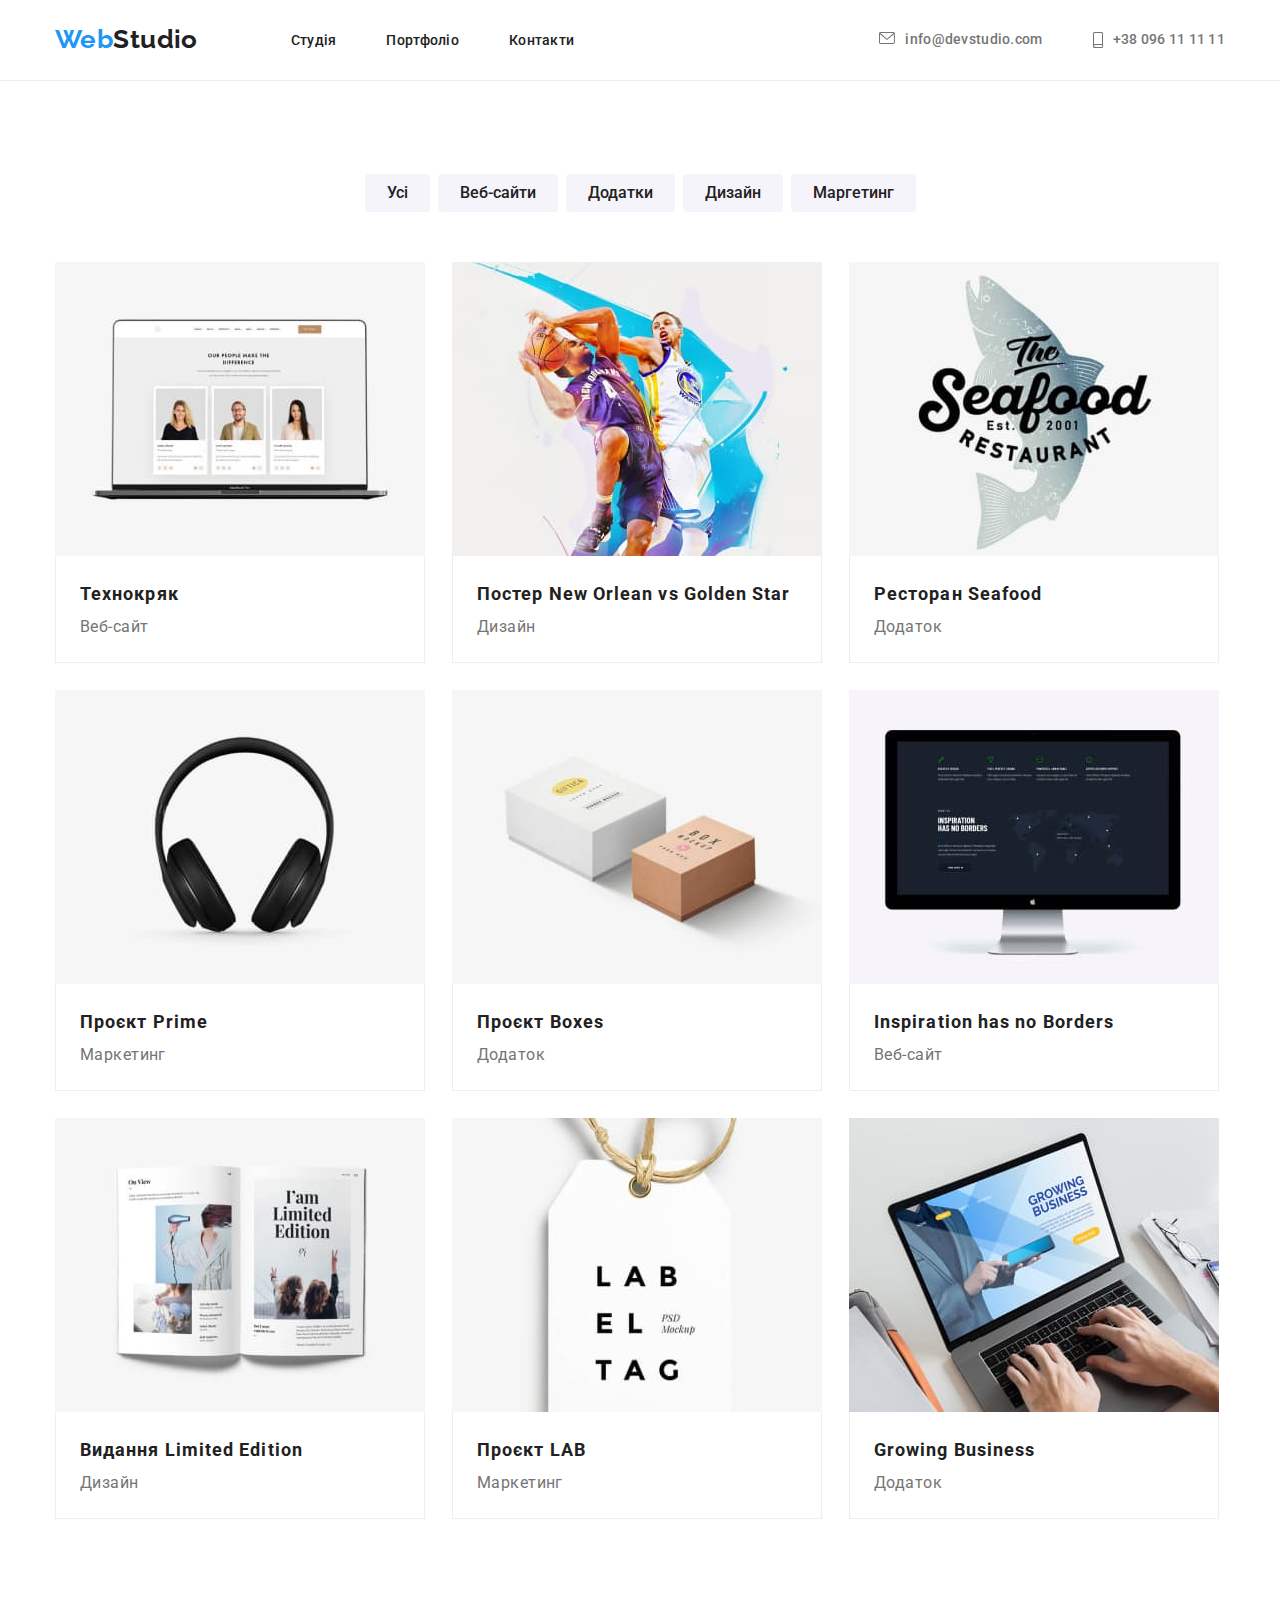
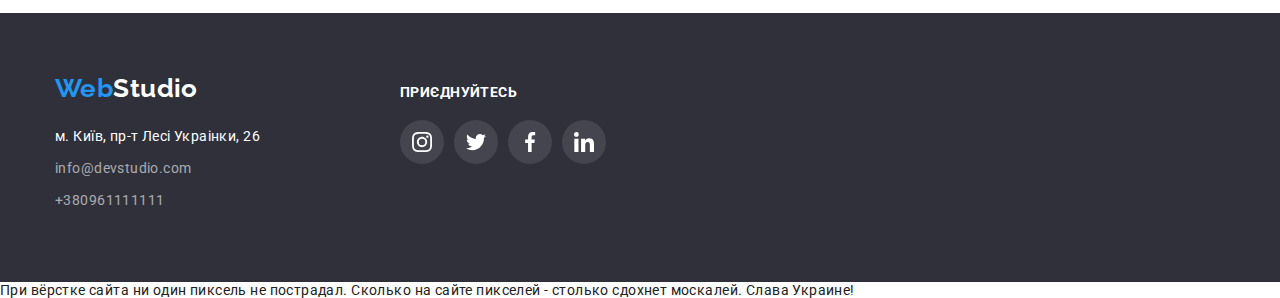
==== commit 45f796b4: "Revert "update"" ====
--- a/portfolio.html
+++ b/portfolio.html
@@ -19,7 +19,7 @@
         <a href="index.html" class="logo-header"><span class="textcolor">Web</span><span class="textcolor-1">Studio</span></a>
          <ul class="menu">
             <li><a href="./index.html" class="menu-item-header">Студія</a></li>
-            <li><a href="./portfolio.html" class="menu-item-header current">Портфоліо</a></li>
+            <li><a href="./portfolio.html" class="menu-item-header">Портфоліо</a></li>
             <li><a href="./index.html" class="menu-item-header">Контакти</a></li>
          </ul>
         </nav>
@@ -52,12 +52,7 @@
     <ul class="portfolio-images">
     <li class="pf-icons-box">
         <a href="./img-portfolio/img-1.jpg" class="link-portfolio-icon">
-        <div class="pf-list-img-box">
-        <img src="./img-portfolio/img-1.jpg" alt="Технокряк">
-        <p class="overlay">Ресурс пропонує комплексні пропозиції з різним рівнем функціоналу та сервісів. Все це дозволить
-            відвідувачу отримати
-            вичерпні відомості про компанію чи приватну особу.</p>
-        </div>
+         <img src="./img-portfolio/img-1.jpg" alt="Технокряк">
             <div class="pf-icons-line portfolio-text-box">
                 <h2 class="name-portfolio-icons">Технокряк</h2>
                 <p class="explanation-portfolio-icons">Веб-сайт</p>
@@ -66,10 +61,7 @@
     </li>
     <li class="pf-icons-box">
         <a href="./img-portfolio/img-2.jpg" class="link-portfolio-icon">
-            <div class="pf-list-img-box">
-                <img src="./img-portfolio/img-2.jpg" alt="Постер New Orlean vs Golden Star">
-                <p class="overlay">доброго дня, я не знаю що тут написати... тому я хотів би спросити як у вас справи?</p>
-            </div>
+             <img src="./img-portfolio/img-2.jpg" alt="Постер New Orlean vs Golden Star">
                 <div class="pf-icons-line portfolio-text-box">
                     <h2 class="name-portfolio-icons">Постер New Orlean vs Golden Star</h2>
                     <p class="explanation-portfolio-icons">Дизайн</p>
@@ -78,10 +70,7 @@
         </li>
     <li class="pf-icons-box">
         <a href="./img-portfolio/img-3.jpg" class="link-portfolio-icon">
-            <div class="pf-list-img-box">
-                <img src="./img-portfolio/img-3.jpg" alt="Ресторан Seafood">
-                <p class="overlay">далі будуть анекдоти....</p>
-            </div>
+         <img src="./img-portfolio/img-3.jpg" alt="Ресторан Seafood">
             <div class="pf-icons-line portfolio-text-box">
                 <h2 class="name-portfolio-icons">Ресторан Seafood</h2>
                 <p class="explanation-portfolio-icons">Додаток</p>
@@ -90,10 +79,7 @@
     </li>
     <li class="pf-icons-box">
         <a href="./img-portfolio/img-4.jpg" class="link-portfolio-icon">
-            <div class="pf-list-img-box">
-                <img src="./img-portfolio/img-4.jpg" alt="Проєкт Prime">
-                <p class="overlay">добре, їх не буде, я не знаю анекдотів без матюків</p>
-            </div>
+            <img src="./img-portfolio/img-4.jpg" alt="Проєкт Prime">
             <div class="pf-icons-line portfolio-text-box">
                 <h2 class="name-portfolio-icons">Проєкт Prime</h2>
                 <p class="explanation-portfolio-icons">Маркетинг</p>
@@ -102,10 +88,7 @@
     </li>
     <li class="pf-icons-box">
         <a href="./img-portfolio/img-5.jpg" class="link-portfolio-icon">
-            <div class="pf-list-img-box">
-                <img src="./img-portfolio/img-5.jpg" alt="Проєкт Boxes">
-                <p class="overlay">далі будуть якісь літери та цифри</p>
-            </div>
+            <img src="./img-portfolio/img-5.jpg" alt="Проєкт Boxes">
             <div class="pf-icons-line portfolio-text-box">
                 <h2 class="name-portfolio-icons">Проєкт Boxes</h2>
                 <p class="explanation-portfolio-icons">Додаток</p>
@@ -114,11 +97,8 @@
     </li>
     <li class="pf-icons-box">
         <a href="./img-portfolio/img-6.jpg" class="link-portfolio-icon">
-            <div class="pf-list-img-box">
-                <img src="./img-portfolio/img-6.jpg" alt="Inspiration has no Borders">
-                <p class="overlay">2а4н6544ве54г6т</p>
-            </div>
-            <div class="pf-icons-line portfolio-text-box">
+            <img src="./img-portfolio/img-6.jpg" alt="Inspiration has no Borders"
+            ><div class="pf-icons-line portfolio-text-box">
                 <h2 class="name-portfolio-icons">Inspiration has no Borders</h2>
                 <p class="explanation-portfolio-icons">Веб-сайт</p>
             </div>
@@ -126,10 +106,7 @@
     </li>
     <li class="pf-icons-box">
         <a href="./img-portfolio/img-7.jpg" class="link-portfolio-icon">
-            <div class="pf-list-img-box">
-                <img src="./img-portfolio/img-7.jpg" alt="Видання Limited Edition">
-                <p class="overlay">6г366кв6виивк6гтелн6нік5і5іи</p>
-            </div>
+            <img src="./img-portfolio/img-7.jpg" alt="Видання Limited Edition">
             <div class="pf-icons-line portfolio-text-box">
                 <h2 class="name-portfolio-icons">Видання Limited Edition</h2>
                 <p class="explanation-portfolio-icons">Дизайн</p>
@@ -138,10 +115,7 @@
     </li>
     <li class="pf-icons-box">
         <a href="./img-portfolio/img-8.jpg" class="link-portfolio-icon">
-            <div class="pf-list-img-box">
-                <img src="./img-portfolio/img-8.jpg" alt="Проєкт LAB">
-                <p class="overlay">5иніни6гт7вщіу4мвапиіу5і</p>
-            </div>
+            <img src="./img-portfolio/img-8.jpg" alt="Проєкт LAB">
             <div class="pf-icons-line portfolio-text-box">
                 <h2 class="name-portfolio-icons">Проєкт LAB</h2>
                 <p class="explanation-portfolio-icons">Маркетинг</p>
@@ -149,11 +123,9 @@
         </a>
     </li>
     <li class="pf-icons-box">
+        
         <a href="./img-portfolio/img-9.jpg" class="link-portfolio-icon">
-            <div class="pf-list-img-box">
-                <img src="./img-portfolio/img-9.jpg" alt="Growing Business">
-                <p class="overlay">иік56рачноьев7щб щшпгпшлюпо9йг3шс0 шй8гкас9а7ф70н49сфб </p>
-            </div>
+            <img src="./img-portfolio/img-9.jpg" alt="Growing Business">
             <div class="pf-icons-line portfolio-text-box">
                 <h2 class="name-portfolio-icons">Growing Business</h2>
                 <p class="explanation-portfolio-icons">Додаток</p>
--- a/css/styles.css
+++ b/css/styles.css
@@ -11,10 +11,8 @@
     --primary-button-bg-color: #F5F4FA;
     --primary-bg-color: #2F303A;
     --icons-color: #AFB1B8;
-    --transition-dur-and-func: 250ms linear;
 }
 body{
-    overflow-x: hidden;
     letter-spacing: 0.03em;
     font-size: 14px;
     color: var(--primary-text-color);
@@ -34,21 +32,6 @@
     padding-left: 0;
 }
 img{display: block;}
-.menu-item-header.current {
-    color: var(--accent-color);
-}
-
-.current::after {
-    content: "";
-    position: absolute;
-    width: 100%;
-    height: 4px;
-    bottom: -34px;
-    left: 0;
-    background-color: var(--accent-color);
-    border-radius: 2px;
-    transition: color var(--transition-color), backgraund var(--transition-bgc);
-}
 .container{
     width: 1200px;
     margin-left: auto;
@@ -75,103 +58,30 @@
       clip: rect(0 0 0 0);
       clip-path: inset(50%);
       margin: -1px;}
-      .textcolor{color: var(--accent-color);}
-      .textcolor-1{color: var(--primary-text-color);}
-      .textcolor-2{color: var(--tertiary-text-color);}
-      
+/*----------------------------WHAT WE DO-----------------*/
+.what-we-do{
+    font-weight: 700;
+    font-size: 36px;
+    line-height: 42px;
+    margin-bottom: 50px;
+    text-align: center;
+}
+.what-we-do-list{
+    display: flex;
+    justify-content: space-between;
+}
+/*----------------------------WHAT WE DO-----------------*/
+.textcolor{color: var(--accent-color);}
+.textcolor-1{color: var(--primary-text-color);}
+.textcolor-2{color: var(--tertiary-text-color);}
+
 .explanation{font-style: normal;
     font-weight: 400;
     font-size: 14px;
     line-height: 1.71;
     
-    
+
     color: var(--secondary-text-color);}
-    /*------------------------HEADER--------------------------*/
-.phone{
-    width: 10px;
-    height: 16px;   
-    margin-right: 10px;
-}
-.envelope-icon{
-    margin-right: 10px;
-}
-.logo-header{
-    padding-top: 24px;
-    padding-bottom: 25px;
-    margin-right: 93px;
-}
-.header-box{
-    display: flex;
-    justify-content: space-between;
-}
-.menu-contacts-header{
-    display: flex;
-    justify-content: space-between;
-    align-items: center;
-}
-.contacts-list:not(:last-child){
-    display: flex;
-    align-content: center;
-    margin-right: 50px;
-}
-.contacts-box{
-    margin-right: 50px;
-}
-
-.menu{
-    display: flex;
-    column-gap: 50px;
-}
-.page-header-container{
-    display: flex;
-}
-.header-line{
-    border-bottom: 1px solid #ECECEC;
-}
-.page-navigation{
-    display: flex;
-    align-items: center;
-}
-.link:hover,
-.link:focus{
-    color:var(--accent-color);
-}
-.link {
-    display: flex;
-    font-style: normal;
-    text-decoration: none;
-    font-weight: 500;
-    line-height: 1.1;
-    letter-spacing: 0.02em;
-    color: var(--secondary-text-color);
-    fill: currentColor;
-    transition: var(--transition-dur-and-func);
-}
-.logo-header{
-    text-decoration: none;
-    font-family: var(--secondary-font);
-    font-weight: 700;
-    font-size: 26px;
-    line-height: 1.2;
-}
-.menu-item-header:hover,
-.menu-item-header:focus{
-    color:var(--accent-color);
-}
-.menu-item-header {
-    display: block;
-    position: relative;
-    text-decoration: none;
-    font-weight: 500;
-    line-height: 1.1;
-    letter-spacing: 0.02em;
-    color: var(--primary-text-color);
-    transition: var(--transition-dur-and-func);
-}
-    
-    
-/*------------------------HEADER--------------------------*/
-
 /*------------------------HERO--------------------------*/
 .hero-text {
     text-align: center;
@@ -265,40 +175,6 @@
 }
 /*------------------------our features--------------------------*/
 
-/*----------------------------WHAT WE DO-----------------*/
-.img-card { 
-    flex-basis: calc((100% - 60px) / 3);
-}
-.text-card {
-    position: absolute;
-    font-weight: 700;
-    font-size: 14px;
-    line-height: 1.14;
-    text-align: center;
-    letter-spacing: 0.03em;
-    text-transform: uppercase;
-    width: 370px;
-    height: 70px;
-    padding: 30px;
-    color: var(--tertiary-text-color);
-    background: rgba(47, 48, 58, 0.8);
-    transform: translateY(-100%);
-}
-.img-box{ 
-    position: relative;
-}
-.what-we-do{
-    font-weight: 700;
-    font-size: 36px;
-    line-height: 42px;
-    margin-bottom: 50px;
-    text-align: center;
-}
-.what-we-do-list{
-    display: flex;
-    justify-content: space-between;
-}
-/*----------------------------WHAT WE DO-----------------*/
 
 /*------------------------TEAM--------------------------*/
 .social-list{
@@ -324,7 +200,6 @@
     border-radius: 50%;
     background-color: var(--tertiary-text-color);
     fill: var(--icons-color);
-    transition: var(--transition-dur-and-func);
 }
 .social-list-icon{
     width: 20px;
@@ -380,6 +255,84 @@
 /*------------------------TEAM--------------------------*/
 
 
+/*------------------------HEADER--------------------------*/
+
+.phone{
+    width: 10px;
+    height: 16px;   
+    margin-right: 10px;
+}
+.envelope-icon{
+    margin-right: 10px;
+}
+.logo-header{
+    padding-top: 24px;
+    padding-bottom: 25px;
+    margin-right: 93px;
+}
+.header-box{
+    display: flex;
+    justify-content: space-between;
+}
+.menu-contacts-header{
+    display: flex;
+    justify-content: space-between;
+    align-items: center;
+}
+.contacts-list:not(:last-child){
+    display: flex;
+    align-content: center;
+    margin-right: 50px;
+}
+.contacts-box{
+    margin-right: 50px;
+}
+.menu{
+    display: flex;
+    column-gap: 50px;
+}
+
+.page-header-container{
+    display: flex;
+}
+.header-line{
+    border-bottom: 1px solid #ECECEC;
+}
+.page-navigation{
+    display: flex;
+    align-items: center;
+}
+.link:hover,
+.link:focus{color:var(--accent-color);}
+.link {
+    display: flex;
+    font-style: normal;
+    text-decoration: none;
+    font-weight: 500;
+    line-height: 1.1;
+    letter-spacing: 0.02em;
+    color: var(--secondary-text-color);
+    fill: currentColor;
+}
+.logo-header{
+    text-decoration: none;
+    font-family: var(--secondary-font);
+    font-weight: 700;
+    font-size: 26px;
+    line-height: 1.2;
+}
+.menu-item-header:hover,
+.menu-item-header:focus{color:var(--accent-color);}
+.menu-item-header {
+    text-decoration: none;
+    font-weight: 500;
+    line-height: 1.1;
+    letter-spacing: 0.02em;
+    color: var(--primary-text-color);
+}
+
+
+/*------------------------HEADER--------------------------*/
 
 /*------------------------- REGULAR CUSTOMERS-------------------------------- */
 .regular-customers{
@@ -405,7 +358,6 @@
 }
 .link-logoclient:hover .client-logo,
 .link-logoclient:focus .client-logo{
-    transition: var(--transition-dur-and-func);
     fill: var(--accent-color);
     border: var(--accent-color);
 }
@@ -414,7 +366,6 @@
     border: 1px solid var(--accent-color);
 }
 .link-logoclient{
-    transition: var(--transition-dur-and-func);
     display: flex;
     align-items: center;
     justify-content: center;
@@ -435,7 +386,6 @@
     background-color: var(--accent-color);
 }
 .footer-social-list-link{
-    transition: var(--transition-dur-and-func);
     display: flex;
     align-items: center;
     justify-content: center;
@@ -481,22 +431,17 @@
     padding-bottom: 60px;
 }
 .number-footer:hover,
-.number-footer:focus{
-    color:var(--accent-color);
-}
+.number-footer:focus{color:var(--accent-color);}
 .number-footer{
-    transition: var(--transition-dur-and-func);
     font-style: normal;
     text-decoration: none;
     font-size: 14px;
     line-height: 1.7;
     color: rgba(255, 255, 255, 0.6);}
 .map-footer:focus,
-.map-footer:hover{
-    color:var(--accent-color);
-}
+.map-footer:hover,
+.map-footer:active{color:var(--accent-color);}
 .map-footer{
-    transition: var(--transition-dur-and-func);
     font-style: normal;
     text-decoration: none;
     font-weight: 400;
@@ -504,12 +449,10 @@
     line-height: 24px;    
     color: var(--tertiary-text-color)
 }
+.mail-footer:active,
 .mail-footer:hover,
-.mail-footer:focus{
-    color:var(--accent-color);
-}
+.mail-footer:focus{color:var(--accent-color);}
 .mail-footer{
-    transition: var(--transition-dur-and-func);
     font-style: normal;
     text-decoration: none;
     line-height: 1.7;
@@ -526,7 +469,6 @@
     margin-right: 70px;
 }
 
-
 .footer-contacts-box{
     padding-bottom: 9px;
 }
@@ -534,12 +476,11 @@
 /*----------------FOOTER-------------------------*/
 
 /*------------------------PORTFOLIO-BUTTONS--------------------------*/
+.button-portfolio:active,
 .button-portfolio:hover,
-.button-portfolio:focus{
-    background-color: var(--accent-color); color: var(--tertiary-text-color);
+.button-portfolio:focus{background-color: var(--accent-color); color: var(--tertiary-text-color);
     box-shadow: 0px 4px 4px rgba(0, 0, 0, 0.15);}
 .button-portfolio {
-    transition: var(--transition-dur-and-func);
     font-weight: 500;
     font-size: 16px;
     line-height: 1.6;
@@ -565,35 +506,7 @@
 
 
 /*------------------------PORTFOLIO-ICONS--------------------------*/
-.pf-list-img-box{
-    position: relative;
-    overflow: hidden;
-}
-.overlay {
-    position: absolute;
-    background: rgba(33, 150, 243, 0.9);        
-    height: 100%;
-    width: 100%;
-    top: 0;
-    left: 0;
-    color: var(--tertiary-text-color);
-    padding-top: 63px;
-    padding-left: 22px;
-    font-style: normal;
-    font-weight: 400;
-    font-size: 18px;
-    line-height: 28px;
-    letter-spacing: 0.03em;
-    transform: translateY(100%);
-    transition: var(--transition-dur-and-func);
-}
-.link-portfolio-icon:focus .overlay,
-.link-portfolio-icon:hover .overlay{
-    transition: var(--transition-dur-and-func);
-    transform: translateY(0%);
-}
 .link-portfolio-icon{
-    transition: var(--transition-dur-and-func);
     display: block;
     text-decoration: none;
 }
@@ -645,42 +558,7 @@
     padding-top: 94px;
 }
 /*------------------------ PORTFOLIO---------------------------- */
-.backdrop.is-hidden{
-    opacity: 0;
-    visibility: hidden;
-    pointer-events: none;
-}
-.backdrop {
-    transition: var(--transition-dur-and-func);
-    position: fixed;
-    top: 0;
-    left: 0;
-    width: 100%;
-    height: 100%;
-    background: rgba(0, 0, 0, 0.2);
-    transition: opacity cubic-bezier(04,0,02,1) ease, visibility cubic-bezier(04, 0, 02, 1) ease;
-}
-.modal {
-    
-    position: absolute;
-    top: 50%;
-    left: 50%;
-    transform: translate(-50% , -50%);
-    width: 528px;
-    height: 580px;
-    background-color: #FFFFFF;
-}
-.modal-close-btn{
-    position: absolute;
-    right: 8px;
-    top: 8px;
-    display: flex;
-    align-items: center;
-    justify-content: center;
-    padding: 0;
-    width: 30px;
-    height: 30px;
-    border-radius: 50%;
-    background-color: #FFFFFF;
-    border: 1px solid rgba(0, 0, 0, 0.1);
-}+
+
+
+
